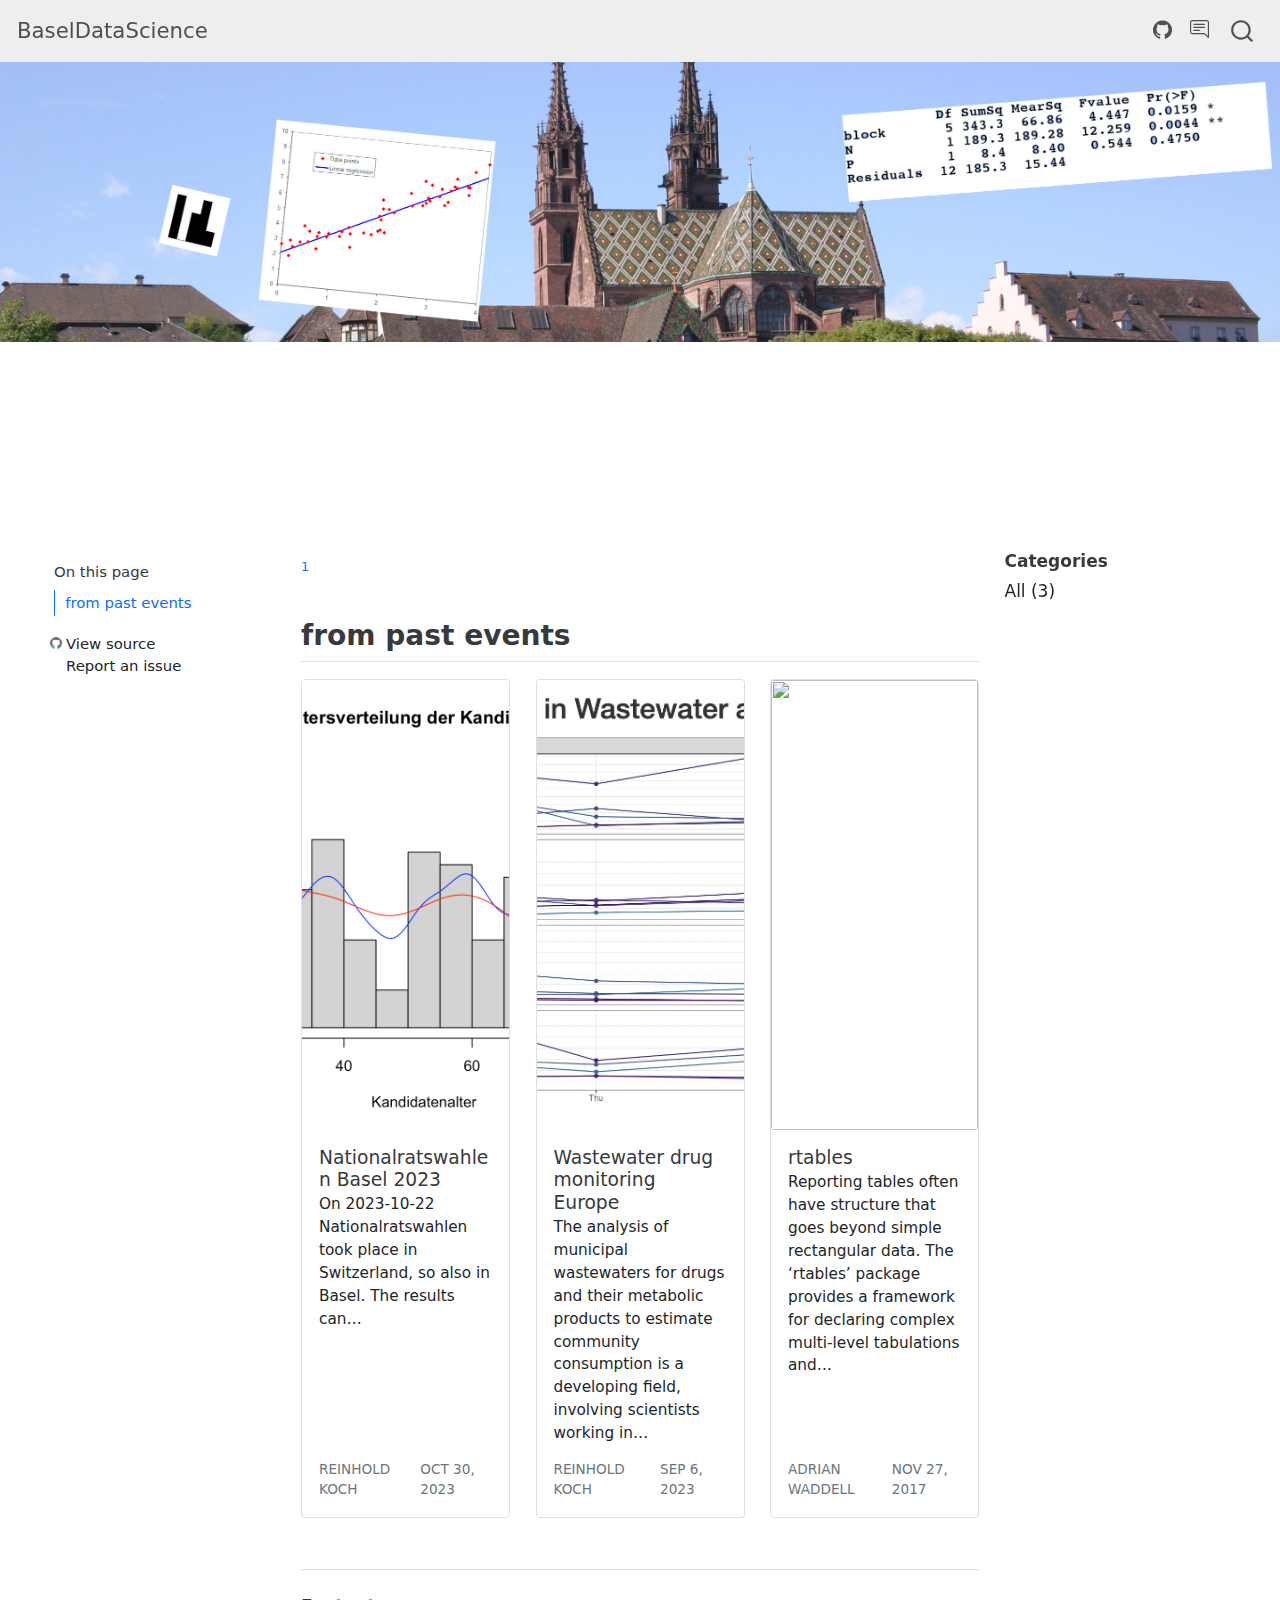
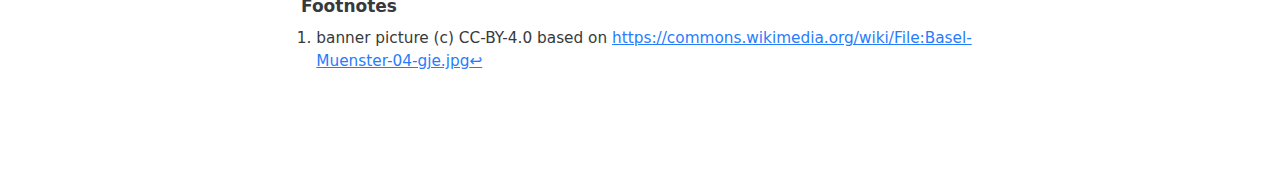
==== events.html @ b3c788f8 "Built site for gh-pages" ====
<!DOCTYPE html>
<html xmlns="http://www.w3.org/1999/xhtml" lang="en" xml:lang="en"><head>

<meta charset="utf-8">
<meta name="generator" content="quarto-1.3.433">

<meta name="viewport" content="width=device-width, initial-scale=1.0, user-scalable=yes">


<title>BaselDataScience - Data science events in Basel</title>
<style>
code{white-space: pre-wrap;}
span.smallcaps{font-variant: small-caps;}
div.columns{display: flex; gap: min(4vw, 1.5em);}
div.column{flex: auto; overflow-x: auto;}
div.hanging-indent{margin-left: 1.5em; text-indent: -1.5em;}
ul.task-list{list-style: none;}
ul.task-list li input[type="checkbox"] {
  width: 0.8em;
  margin: 0 0.8em 0.2em -1em; /* quarto-specific, see https://github.com/quarto-dev/quarto-cli/issues/4556 */ 
  vertical-align: middle;
}
/* CSS for syntax highlighting */
pre > code.sourceCode { white-space: pre; position: relative; }
pre > code.sourceCode > span { display: inline-block; line-height: 1.25; }
pre > code.sourceCode > span:empty { height: 1.2em; }
.sourceCode { overflow: visible; }
code.sourceCode > span { color: inherit; text-decoration: inherit; }
div.sourceCode { margin: 1em 0; }
pre.sourceCode { margin: 0; }
@media screen {
div.sourceCode { overflow: auto; }
}
@media print {
pre > code.sourceCode { white-space: pre-wrap; }
pre > code.sourceCode > span { text-indent: -5em; padding-left: 5em; }
}
pre.numberSource code
  { counter-reset: source-line 0; }
pre.numberSource code > span
  { position: relative; left: -4em; counter-increment: source-line; }
pre.numberSource code > span > a:first-child::before
  { content: counter(source-line);
    position: relative; left: -1em; text-align: right; vertical-align: baseline;
    border: none; display: inline-block;
    -webkit-touch-callout: none; -webkit-user-select: none;
    -khtml-user-select: none; -moz-user-select: none;
    -ms-user-select: none; user-select: none;
    padding: 0 4px; width: 4em;
  }
pre.numberSource { margin-left: 3em;  padding-left: 4px; }
div.sourceCode
  {   }
@media screen {
pre > code.sourceCode > span > a:first-child::before { text-decoration: underline; }
}
</style>


<script src="site_libs/quarto-nav/quarto-nav.js"></script>
<script src="site_libs/quarto-nav/headroom.min.js"></script>
<script src="site_libs/clipboard/clipboard.min.js"></script>
<script src="site_libs/quarto-search/autocomplete.umd.js"></script>
<script src="site_libs/quarto-search/fuse.min.js"></script>
<script src="site_libs/quarto-search/quarto-search.js"></script>
<meta name="quarto:offset" content="./">
<script src="site_libs/quarto-listing/list.min.js"></script>
<script src="site_libs/quarto-listing/quarto-listing.js"></script>
<script src="site_libs/quarto-html/quarto.js"></script>
<script src="site_libs/quarto-html/popper.min.js"></script>
<script src="site_libs/quarto-html/tippy.umd.min.js"></script>
<script src="site_libs/quarto-html/anchor.min.js"></script>
<link href="site_libs/quarto-html/tippy.css" rel="stylesheet">
<link href="site_libs/quarto-html/quarto-syntax-highlighting.css" rel="stylesheet" id="quarto-text-highlighting-styles">
<script src="site_libs/bootstrap/bootstrap.min.js"></script>
<link href="site_libs/bootstrap/bootstrap-icons.css" rel="stylesheet">
<link href="site_libs/bootstrap/bootstrap.min.css" rel="stylesheet" id="quarto-bootstrap" data-mode="light">
<script id="quarto-search-options" type="application/json">{
  "location": "navbar",
  "copy-button": false,
  "collapse-after": 3,
  "panel-placement": "end",
  "type": "overlay",
  "limit": 20,
  "language": {
    "search-no-results-text": "No results",
    "search-matching-documents-text": "matching documents",
    "search-copy-link-title": "Copy link to search",
    "search-hide-matches-text": "Hide additional matches",
    "search-more-match-text": "more match in this document",
    "search-more-matches-text": "more matches in this document",
    "search-clear-button-title": "Clear",
    "search-detached-cancel-button-title": "Cancel",
    "search-submit-button-title": "Submit",
    "search-label": "Search"
  }
}</script>
<script>

  window.document.addEventListener("DOMContentLoaded", function (_event) {
    const listingTargetEl = window.document.querySelector('#listing-listing .list');
    if (!listingTargetEl) {
      // No listing discovered, do not attach.
      return; 
    }

    const options = {
      valueNames: ['listing-title','listing-author','listing-date','listing-image','listing-description','listing-categories',{ data: ['index'] },{ data: ['categories'] },{ data: ['listing-date-sort'] },{ data: ['listing-file-modified-sort'] }],
      
      searchColumns: ["listing-title","listing-author","listing-date","listing-image","listing-description","listing-categories"],
    };

    window['quarto-listings'] = window['quarto-listings'] || {};
    window['quarto-listings']['listing-listing'] = new List('listing-listing', options);

    if (window['quarto-listing-loaded']) {
      window['quarto-listing-loaded']();
    }
  });

  window.addEventListener('hashchange',() => {
    if (window['quarto-listing-loaded']) {
      window['quarto-listing-loaded']();
    }
  })
  </script>
<style>

      .quarto-title-block .quarto-title-banner {
        background-image: url(baseldatasciencelogo.jpeg);
background-size: cover;
      }
</style>

  <script src="https://polyfill.io/v3/polyfill.min.js?features=es6"></script>
  <script src="https://cdn.jsdelivr.net/npm/mathjax@3/es5/tex-chtml-full.js" type="text/javascript"></script>

<link rel="stylesheet" href="styles.css">
<meta property="og:title" content="BaselDataScience - Data science events in Basel">
<meta property="og:description" content="">
<meta property="og:image" content="https://BaselDataScience.github.io/baseldatascience.github.io/baseldatasciencelogo.jpeg">
<meta property="og:site-name" content="BaselDataScience">
</head>

<body class="floating nav-fixed">

<div id="quarto-search-results"></div>
  <header id="quarto-header" class="headroom fixed-top">
    <nav class="navbar navbar-expand-lg navbar-dark ">
      <div class="navbar-container container-fluid">
      <div class="navbar-brand-container">
    <a class="navbar-brand" href="./index.html">
    <span class="navbar-title">BaselDataScience</span>
    </a>
  </div>
            <div id="quarto-search" class="" title="Search"></div>
          <button class="navbar-toggler" type="button" data-bs-toggle="collapse" data-bs-target="#navbarCollapse" aria-controls="navbarCollapse" aria-expanded="false" aria-label="Toggle navigation" onclick="if (window.quartoToggleHeadroom) { window.quartoToggleHeadroom(); }">
  <span class="navbar-toggler-icon"></span>
</button>
          <div class="collapse navbar-collapse" id="navbarCollapse">
            <ul class="navbar-nav navbar-nav-scroll ms-auto">
  <li class="nav-item compact">
    <a class="nav-link" href="https://github.com/baseldatascience/baseldatascience.github.io" rel="" target=""><i class="bi bi-github" role="img" aria-label="github">
</i> 
 <span class="menu-text"></span></a>
  </li>  
  <li class="nav-item compact">
    <a class="nav-link" href="https://www.linkedin.com/groups/12870553/" rel="" target=""><i class="bi bi-chat-right-text" role="img" aria-label="linkedIn">
</i> 
 <span class="menu-text"></span></a>
  </li>  
</ul>
            <div class="quarto-navbar-tools">
</div>
          </div> <!-- /navcollapse -->
      </div> <!-- /container-fluid -->
    </nav>
</header>
<!-- content -->
<header id="title-block-header" class="quarto-title-block default toc-left page-columns page-full">
  <div class="quarto-title-banner page-columns page-full">
    <div class="quarto-title column-body">
      <div class="quarto-title-block"><div><h1 class="title">Data science events in Basel</h1><button type="button" class="btn code-tools-button" id="quarto-code-tools-source"><i class="bi"></i> Code</button></div></div>
                      </div>
  </div>
    
  
  <div class="quarto-title-meta">

      
    
      
    </div>
    
  
  </header><div id="quarto-content" class="quarto-container page-columns page-rows-contents page-layout-full page-navbar">
<!-- sidebar -->
  <nav id="quarto-sidebar" class="sidebar collapse collapse-horizontal sidebar-navigation floating overflow-auto">
    <nav id="TOC" role="doc-toc" class="toc-active">
    <h2 id="toc-title">On this page</h2>
   
  <ul>
  <li><a href="#from-past-events" id="toc-from-past-events" class="nav-link active" data-scroll-target="#from-past-events">from past events</a></li>
  </ul>
<div class="toc-actions"><div><i class="bi bi-github"></i></div><div class="action-links"><p><a href="https://github.com/baseldatascience/baseldatascience.github.io/blob/main/events.qmd" class="toc-action">View source</a></p><p><a href="https://github.com/baseldatascience/baseldatascience.github.io/issues/new" class="toc-action">Report an issue</a></p></div></div></nav>
</nav>
<div id="quarto-sidebar-glass" data-bs-toggle="collapse" data-bs-target="#quarto-sidebar,#quarto-sidebar-glass"></div>
<!-- margin-sidebar -->
    <div id="quarto-margin-sidebar" class="sidebar margin-sidebar">
    <h5 class="quarto-listing-category-title">Categories</h5><div class="quarto-listing-category category-default"><div class="category" data-category="">All <span class="quarto-category-count">(3)</span></div></div></div>
<!-- main -->
<main class="content quarto-banner-title-block column-body" id="quarto-document-content">




<p><a href="#fn1" class="footnote-ref" id="fnref1" role="doc-noteref"><sup>1</sup></a></p>
<section id="from-past-events" class="level2">
<h2 class="anchored" data-anchor-id="from-past-events">from past events</h2>



<!-- -->

</section>


<div class="quarto-listing quarto-listing-container-grid" id="listing-listing">
<div class="list grid quarto-listing-cols-3">
<div class="g-col-1" data-index="0" data-listing-date-sort="1698620400000" data-listing-file-modified-sort="1700403194736" data-listing-date-modified-sort="NaN" data-listing-reading-time-sort="6">
<a href="./posts/nationalratswahlen_2023.html" class="quarto-grid-link">
<div class="quarto-grid-item card h-100 card-left">
<p class="card-img-top"><img src="posts/nationalratswahlen_2023_files/figure-html/age_distribution-1.png" style="height: 450px;"  class="thumbnail-image card-img"/></p>
<div class="card-body post-contents">
<h5 class="no-anchor card-title listing-title">
Nationalratswahlen Basel 2023
</h5>
<div class="card-text listing-description">
On 2023-10-22 Nationalratswahlen took place in Switzerland, so also in Basel. The results can…
</div>
<div class="card-attribution card-text-small justify">
<div class="listing-author">
Reinhold Koch
</div>
<div class="listing-date">
Oct 30, 2023
</div>
</div>
</div>
</div>
</a>
</div>
<div class="g-col-1" data-index="1" data-listing-date-sort="1693951200000" data-listing-file-modified-sort="1700403194735" data-listing-date-modified-sort="NaN" data-listing-reading-time-sort="1">
<a href="./posts/2023-09-06_wastewater.html" class="quarto-grid-link">
<div class="quarto-grid-item card h-100 card-left">
<p class="card-img-top">
<img src="./posts/ww.jpg" class="thumbnail-image card-img" style="height: 450px;">
</p>
<div class="card-body post-contents">
<h5 class="no-anchor card-title listing-title">
Wastewater drug monitoring Europe
</h5>
<div class="card-text listing-description">
The analysis of municipal wastewaters for drugs and their metabolic products to estimate community consumption is a developing field, involving scientists working in…
</div>
<div class="card-attribution card-text-small justify">
<div class="listing-author">
Reinhold Koch
</div>
<div class="listing-date">
Sep 6, 2023
</div>
</div>
</div>
</div>
</a>
</div>
<div class="g-col-1" data-index="2" data-listing-date-sort="1511737200000" data-listing-file-modified-sort="1700403194749" data-listing-date-modified-sort="NaN" data-listing-reading-time-sort="1">
<a href="./posts/rtables.html" class="quarto-grid-link">
<div class="quarto-grid-item card h-100 card-left">
<p class="card-img-top">
<img src="https://raw.githubusercontent.com/insightsengineering/rtables/main/man/figures/logo.png" class="thumbnail-image card-img" style="height: 450px;">
</p>
<div class="card-body post-contents">
<h5 class="no-anchor card-title listing-title">
rtables
</h5>
<div class="card-text listing-description">
Reporting tables often have structure that goes beyond simple rectangular data. The ‘rtables’ package provides a framework for declaring complex multi-level tabulations and…
</div>
<div class="card-attribution card-text-small justify">
<div class="listing-author">
Adrian Waddell
</div>
<div class="listing-date">
Nov 27, 2017
</div>
</div>
</div>
</div>
</a>
</div>
</div>
<div class="listing-no-matching d-none">
No matching items
</div>
</div><div id="quarto-appendix" class="default"><section id="footnotes" class="footnotes footnotes-end-of-document" role="doc-endnotes"><h2 class="anchored quarto-appendix-heading">Footnotes</h2>

<ol>
<li id="fn1"><p>banner picture (c) CC-BY-4.0 based on <a href="https://commons.wikimedia.org/wiki/File:Basel-Muenster-04-gje.jpg">https://commons.wikimedia.org/wiki/File:Basel-Muenster-04-gje.jpg</a><a href="#fnref1" class="footnote-back" role="doc-backlink">↩︎</a></p></li>
</ol>
</section></div></main> <!-- /main -->
<script id="quarto-html-after-body" type="application/javascript">
window.document.addEventListener("DOMContentLoaded", function (event) {
  const toggleBodyColorMode = (bsSheetEl) => {
    const mode = bsSheetEl.getAttribute("data-mode");
    const bodyEl = window.document.querySelector("body");
    if (mode === "dark") {
      bodyEl.classList.add("quarto-dark");
      bodyEl.classList.remove("quarto-light");
    } else {
      bodyEl.classList.add("quarto-light");
      bodyEl.classList.remove("quarto-dark");
    }
  }
  const toggleBodyColorPrimary = () => {
    const bsSheetEl = window.document.querySelector("link#quarto-bootstrap");
    if (bsSheetEl) {
      toggleBodyColorMode(bsSheetEl);
    }
  }
  toggleBodyColorPrimary();  
  const icon = "";
  const anchorJS = new window.AnchorJS();
  anchorJS.options = {
    placement: 'right',
    icon: icon
  };
  anchorJS.add('.anchored');
  const isCodeAnnotation = (el) => {
    for (const clz of el.classList) {
      if (clz.startsWith('code-annotation-')) {                     
        return true;
      }
    }
    return false;
  }
  const clipboard = new window.ClipboardJS('.code-copy-button', {
    text: function(trigger) {
      const codeEl = trigger.previousElementSibling.cloneNode(true);
      for (const childEl of codeEl.children) {
        if (isCodeAnnotation(childEl)) {
          childEl.remove();
        }
      }
      return codeEl.innerText;
    }
  });
  clipboard.on('success', function(e) {
    // button target
    const button = e.trigger;
    // don't keep focus
    button.blur();
    // flash "checked"
    button.classList.add('code-copy-button-checked');
    var currentTitle = button.getAttribute("title");
    button.setAttribute("title", "Copied!");
    let tooltip;
    if (window.bootstrap) {
      button.setAttribute("data-bs-toggle", "tooltip");
      button.setAttribute("data-bs-placement", "left");
      button.setAttribute("data-bs-title", "Copied!");
      tooltip = new bootstrap.Tooltip(button, 
        { trigger: "manual", 
          customClass: "code-copy-button-tooltip",
          offset: [0, -8]});
      tooltip.show();    
    }
    setTimeout(function() {
      if (tooltip) {
        tooltip.hide();
        button.removeAttribute("data-bs-title");
        button.removeAttribute("data-bs-toggle");
        button.removeAttribute("data-bs-placement");
      }
      button.setAttribute("title", currentTitle);
      button.classList.remove('code-copy-button-checked');
    }, 1000);
    // clear code selection
    e.clearSelection();
  });
  const viewSource = window.document.getElementById('quarto-view-source') ||
                     window.document.getElementById('quarto-code-tools-source');
  if (viewSource) {
    const sourceUrl = viewSource.getAttribute("data-quarto-source-url");
    viewSource.addEventListener("click", function(e) {
      if (sourceUrl) {
        // rstudio viewer pane
        if (/\bcapabilities=\b/.test(window.location)) {
          window.open(sourceUrl);
        } else {
          window.location.href = sourceUrl;
        }
      } else {
        const modal = new bootstrap.Modal(document.getElementById('quarto-embedded-source-code-modal'));
        modal.show();
      }
      return false;
    });
  }
  function toggleCodeHandler(show) {
    return function(e) {
      const detailsSrc = window.document.querySelectorAll(".cell > details > .sourceCode");
      for (let i=0; i<detailsSrc.length; i++) {
        const details = detailsSrc[i].parentElement;
        if (show) {
          details.open = true;
        } else {
          details.removeAttribute("open");
        }
      }
      const cellCodeDivs = window.document.querySelectorAll(".cell > .sourceCode");
      const fromCls = show ? "hidden" : "unhidden";
      const toCls = show ? "unhidden" : "hidden";
      for (let i=0; i<cellCodeDivs.length; i++) {
        const codeDiv = cellCodeDivs[i];
        if (codeDiv.classList.contains(fromCls)) {
          codeDiv.classList.remove(fromCls);
          codeDiv.classList.add(toCls);
        } 
      }
      return false;
    }
  }
  const hideAllCode = window.document.getElementById("quarto-hide-all-code");
  if (hideAllCode) {
    hideAllCode.addEventListener("click", toggleCodeHandler(false));
  }
  const showAllCode = window.document.getElementById("quarto-show-all-code");
  if (showAllCode) {
    showAllCode.addEventListener("click", toggleCodeHandler(true));
  }
  function tippyHover(el, contentFn) {
    const config = {
      allowHTML: true,
      content: contentFn,
      maxWidth: 500,
      delay: 100,
      arrow: false,
      appendTo: function(el) {
          return el.parentElement;
      },
      interactive: true,
      interactiveBorder: 10,
      theme: 'quarto',
      placement: 'bottom-start'
    };
    window.tippy(el, config); 
  }
  const noterefs = window.document.querySelectorAll('a[role="doc-noteref"]');
  for (var i=0; i<noterefs.length; i++) {
    const ref = noterefs[i];
    tippyHover(ref, function() {
      // use id or data attribute instead here
      let href = ref.getAttribute('data-footnote-href') || ref.getAttribute('href');
      try { href = new URL(href).hash; } catch {}
      const id = href.replace(/^#\/?/, "");
      const note = window.document.getElementById(id);
      return note.innerHTML;
    });
  }
      let selectedAnnoteEl;
      const selectorForAnnotation = ( cell, annotation) => {
        let cellAttr = 'data-code-cell="' + cell + '"';
        let lineAttr = 'data-code-annotation="' +  annotation + '"';
        const selector = 'span[' + cellAttr + '][' + lineAttr + ']';
        return selector;
      }
      const selectCodeLines = (annoteEl) => {
        const doc = window.document;
        const targetCell = annoteEl.getAttribute("data-target-cell");
        const targetAnnotation = annoteEl.getAttribute("data-target-annotation");
        const annoteSpan = window.document.querySelector(selectorForAnnotation(targetCell, targetAnnotation));
        const lines = annoteSpan.getAttribute("data-code-lines").split(",");
        const lineIds = lines.map((line) => {
          return targetCell + "-" + line;
        })
        let top = null;
        let height = null;
        let parent = null;
        if (lineIds.length > 0) {
            //compute the position of the single el (top and bottom and make a div)
            const el = window.document.getElementById(lineIds[0]);
            top = el.offsetTop;
            height = el.offsetHeight;
            parent = el.parentElement.parentElement;
          if (lineIds.length > 1) {
            const lastEl = window.document.getElementById(lineIds[lineIds.length - 1]);
            const bottom = lastEl.offsetTop + lastEl.offsetHeight;
            height = bottom - top;
          }
          if (top !== null && height !== null && parent !== null) {
            // cook up a div (if necessary) and position it 
            let div = window.document.getElementById("code-annotation-line-highlight");
            if (div === null) {
              div = window.document.createElement("div");
              div.setAttribute("id", "code-annotation-line-highlight");
              div.style.position = 'absolute';
              parent.appendChild(div);
            }
            div.style.top = top - 2 + "px";
            div.style.height = height + 4 + "px";
            let gutterDiv = window.document.getElementById("code-annotation-line-highlight-gutter");
            if (gutterDiv === null) {
              gutterDiv = window.document.createElement("div");
              gutterDiv.setAttribute("id", "code-annotation-line-highlight-gutter");
              gutterDiv.style.position = 'absolute';
              const codeCell = window.document.getElementById(targetCell);
              const gutter = codeCell.querySelector('.code-annotation-gutter');
              gutter.appendChild(gutterDiv);
            }
            gutterDiv.style.top = top - 2 + "px";
            gutterDiv.style.height = height + 4 + "px";
          }
          selectedAnnoteEl = annoteEl;
        }
      };
      const unselectCodeLines = () => {
        const elementsIds = ["code-annotation-line-highlight", "code-annotation-line-highlight-gutter"];
        elementsIds.forEach((elId) => {
          const div = window.document.getElementById(elId);
          if (div) {
            div.remove();
          }
        });
        selectedAnnoteEl = undefined;
      };
      // Attach click handler to the DT
      const annoteDls = window.document.querySelectorAll('dt[data-target-cell]');
      for (const annoteDlNode of annoteDls) {
        annoteDlNode.addEventListener('click', (event) => {
          const clickedEl = event.target;
          if (clickedEl !== selectedAnnoteEl) {
            unselectCodeLines();
            const activeEl = window.document.querySelector('dt[data-target-cell].code-annotation-active');
            if (activeEl) {
              activeEl.classList.remove('code-annotation-active');
            }
            selectCodeLines(clickedEl);
            clickedEl.classList.add('code-annotation-active');
          } else {
            // Unselect the line
            unselectCodeLines();
            clickedEl.classList.remove('code-annotation-active');
          }
        });
      }
  const findCites = (el) => {
    const parentEl = el.parentElement;
    if (parentEl) {
      const cites = parentEl.dataset.cites;
      if (cites) {
        return {
          el,
          cites: cites.split(' ')
        };
      } else {
        return findCites(el.parentElement)
      }
    } else {
      return undefined;
    }
  };
  var bibliorefs = window.document.querySelectorAll('a[role="doc-biblioref"]');
  for (var i=0; i<bibliorefs.length; i++) {
    const ref = bibliorefs[i];
    const citeInfo = findCites(ref);
    if (citeInfo) {
      tippyHover(citeInfo.el, function() {
        var popup = window.document.createElement('div');
        citeInfo.cites.forEach(function(cite) {
          var citeDiv = window.document.createElement('div');
          citeDiv.classList.add('hanging-indent');
          citeDiv.classList.add('csl-entry');
          var biblioDiv = window.document.getElementById('ref-' + cite);
          if (biblioDiv) {
            citeDiv.innerHTML = biblioDiv.innerHTML;
          }
          popup.appendChild(citeDiv);
        });
        return popup.innerHTML;
      });
    }
  }
});
</script><div class="modal fade" id="quarto-embedded-source-code-modal" tabindex="-1" aria-labelledby="quarto-embedded-source-code-modal-label" aria-hidden="true"><div class="modal-dialog modal-dialog-scrollable"><div class="modal-content"><div class="modal-header"><h5 class="modal-title" id="quarto-embedded-source-code-modal-label">Source Code</h5><button class="btn-close" data-bs-dismiss="modal"></button></div><div class="modal-body"><div class="">
<div class="sourceCode" id="cb1" data-shortcodes="false"><pre class="sourceCode markdown code-with-copy"><code class="sourceCode markdown"><span id="cb1-1"><a href="#cb1-1" aria-hidden="true" tabindex="-1"></a><span class="co">---</span></span>
<span id="cb1-2"><a href="#cb1-2" aria-hidden="true" tabindex="-1"></a><span class="an">title:</span><span class="co"> Data science events in Basel </span></span>
<span id="cb1-3"><a href="#cb1-3" aria-hidden="true" tabindex="-1"></a><span class="an">listing:</span></span>
<span id="cb1-4"><a href="#cb1-4" aria-hidden="true" tabindex="-1"></a><span class="co">  contents: posts</span></span>
<span id="cb1-5"><a href="#cb1-5" aria-hidden="true" tabindex="-1"></a><span class="co">  sort: "date desc"</span></span>
<span id="cb1-6"><a href="#cb1-6" aria-hidden="true" tabindex="-1"></a><span class="co">  type: grid</span></span>
<span id="cb1-7"><a href="#cb1-7" aria-hidden="true" tabindex="-1"></a><span class="co">  grid-columns: 3</span></span>
<span id="cb1-8"><a href="#cb1-8" aria-hidden="true" tabindex="-1"></a><span class="co">  image-height: 450px</span></span>
<span id="cb1-9"><a href="#cb1-9" aria-hidden="true" tabindex="-1"></a><span class="co">  page-size: 10</span></span>
<span id="cb1-10"><a href="#cb1-10" aria-hidden="true" tabindex="-1"></a><span class="co">  categories: true</span></span>
<span id="cb1-11"><a href="#cb1-11" aria-hidden="true" tabindex="-1"></a><span class="an">page-layout:</span><span class="co"> full</span></span>
<span id="cb1-12"><a href="#cb1-12" aria-hidden="true" tabindex="-1"></a><span class="an">title-block-banner:</span><span class="co"> true </span></span>
<span id="cb1-13"><a href="#cb1-13" aria-hidden="true" tabindex="-1"></a><span class="an">image:</span><span class="co"> baseldatasciencelogo.jpeg</span></span>
<span id="cb1-14"><a href="#cb1-14" aria-hidden="true" tabindex="-1"></a><span class="an">format:</span></span>
<span id="cb1-15"><a href="#cb1-15" aria-hidden="true" tabindex="-1"></a><span class="co">  html:</span></span>
<span id="cb1-16"><a href="#cb1-16" aria-hidden="true" tabindex="-1"></a><span class="co">    toc: true</span></span>
<span id="cb1-17"><a href="#cb1-17" aria-hidden="true" tabindex="-1"></a><span class="co">    toc-location: left</span></span>
<span id="cb1-18"><a href="#cb1-18" aria-hidden="true" tabindex="-1"></a><span class="co">    code-fold: true</span></span>
<span id="cb1-19"><a href="#cb1-19" aria-hidden="true" tabindex="-1"></a><span class="co">    code-tools: true</span></span>
<span id="cb1-20"><a href="#cb1-20" aria-hidden="true" tabindex="-1"></a><span class="co">    code-summary: "Show the code"</span></span>
<span id="cb1-21"><a href="#cb1-21" aria-hidden="true" tabindex="-1"></a><span class="co">    df-print: paged</span></span>
<span id="cb1-22"><a href="#cb1-22" aria-hidden="true" tabindex="-1"></a><span class="co">    font-family: ["Ubuntu", sans-serif]</span></span>
<span id="cb1-23"><a href="#cb1-23" aria-hidden="true" tabindex="-1"></a><span class="co">    mainfont: "Ubuntu"</span></span>
<span id="cb1-24"><a href="#cb1-24" aria-hidden="true" tabindex="-1"></a><span class="co">    title-block-banner: baseldatasciencelogo.jpeg</span></span>
<span id="cb1-25"><a href="#cb1-25" aria-hidden="true" tabindex="-1"></a><span class="co">---</span></span>
<span id="cb1-26"><a href="#cb1-26" aria-hidden="true" tabindex="-1"></a><span class="ot">[^banner]</span></span>
<span id="cb1-27"><a href="#cb1-27" aria-hidden="true" tabindex="-1"></a></span>
<span id="cb1-28"><a href="#cb1-28" aria-hidden="true" tabindex="-1"></a><span class="fu">## from past events</span></span>
<span id="cb1-29"><a href="#cb1-29" aria-hidden="true" tabindex="-1"></a></span>
<span id="cb1-30"><a href="#cb1-30" aria-hidden="true" tabindex="-1"></a><span class="ot">[^banner]: </span>banner picture (c) CC-BY-4.0 based on <span class="co">[</span><span class="ot">https://commons.wikimedia.org/wiki/File:Basel-Muenster-04-gje.jpg</span><span class="co">](https://commons.wikimedia.org/wiki/File:Basel-Muenster-04-gje.jpg)</span></span></code><button title="Copy to Clipboard" class="code-copy-button"><i class="bi"></i></button></pre></div>
</div></div></div></div></div>
</div> <!-- /content -->



</body></html>
---- site_libs/quarto-html/tippy.css ----
.tippy-box[data-animation=fade][data-state=hidden]{opacity:0}[data-tippy-root]{max-width:calc(100vw - 10px)}.tippy-box{position:relative;background-color:#333;color:#fff;border-radius:4px;font-size:14px;line-height:1.4;white-space:normal;outline:0;transition-property:transform,visibility,opacity}.tippy-box[data-placement^=top]>.tippy-arrow{bottom:0}.tippy-box[data-placement^=top]>.tippy-arrow:before{bottom:-7px;left:0;border-width:8px 8px 0;border-top-color:initial;transform-origin:center top}.tippy-box[data-placement^=bottom]>.tippy-arrow{top:0}.tippy-box[data-placement^=bottom]>.tippy-arrow:before{top:-7px;left:0;border-width:0 8px 8px;border-bottom-color:initial;transform-origin:center bottom}.tippy-box[data-placement^=left]>.tippy-arrow{right:0}.tippy-box[data-placement^=left]>.tippy-arrow:before{border-width:8px 0 8px 8px;border-left-color:initial;right:-7px;transform-origin:center left}.tippy-box[data-placement^=right]>.tippy-arrow{left:0}.tippy-box[data-placement^=right]>.tippy-arrow:before{left:-7px;border-width:8px 8px 8px 0;border-right-color:initial;transform-origin:center right}.tippy-box[data-inertia][data-state=visible]{transition-timing-function:cubic-bezier(.54,1.5,.38,1.11)}.tippy-arrow{width:16px;height:16px;color:#333}.tippy-arrow:before{content:"";position:absolute;border-color:transparent;border-style:solid}.tippy-content{position:relative;padding:5px 9px;z-index:1}
---- site_libs/quarto-html/quarto-syntax-highlighting.css ----
/* quarto syntax highlight colors */
:root {
  --quarto-hl-ot-color: #003B4F;
  --quarto-hl-at-color: #657422;
  --quarto-hl-ss-color: #20794D;
  --quarto-hl-an-color: #5E5E5E;
  --quarto-hl-fu-color: #4758AB;
  --quarto-hl-st-color: #20794D;
  --quarto-hl-cf-color: #003B4F;
  --quarto-hl-op-color: #5E5E5E;
  --quarto-hl-er-color: #AD0000;
  --quarto-hl-bn-color: #AD0000;
  --quarto-hl-al-color: #AD0000;
  --quarto-hl-va-color: #111111;
  --quarto-hl-bu-color: inherit;
  --quarto-hl-ex-color: inherit;
  --quarto-hl-pp-color: #AD0000;
  --quarto-hl-in-color: #5E5E5E;
  --quarto-hl-vs-color: #20794D;
  --quarto-hl-wa-color: #5E5E5E;
  --quarto-hl-do-color: #5E5E5E;
  --quarto-hl-im-color: #00769E;
  --quarto-hl-ch-color: #20794D;
  --quarto-hl-dt-color: #AD0000;
  --quarto-hl-fl-color: #AD0000;
  --quarto-hl-co-color: #5E5E5E;
  --quarto-hl-cv-color: #5E5E5E;
  --quarto-hl-cn-color: #8f5902;
  --quarto-hl-sc-color: #5E5E5E;
  --quarto-hl-dv-color: #AD0000;
  --quarto-hl-kw-color: #003B4F;
}

/* other quarto variables */
:root {
  --quarto-font-monospace: SFMono-Regular, Menlo, Monaco, Consolas, "Liberation Mono", "Courier New", monospace;
}

pre > code.sourceCode > span {
  color: #003B4F;
}

code span {
  color: #003B4F;
}

code.sourceCode > span {
  color: #003B4F;
}

div.sourceCode,
div.sourceCode pre.sourceCode {
  color: #003B4F;
}

code span.ot {
  color: #003B4F;
  font-style: inherit;
}

code span.at {
  color: #657422;
  font-style: inherit;
}

code span.ss {
  color: #20794D;
  font-style: inherit;
}

code span.an {
  color: #5E5E5E;
  font-style: inherit;
}

code span.fu {
  color: #4758AB;
  font-style: inherit;
}

code span.st {
  color: #20794D;
  font-style: inherit;
}

code span.cf {
  color: #003B4F;
  font-style: inherit;
}

code span.op {
  color: #5E5E5E;
  font-style: inherit;
}

code span.er {
  color: #AD0000;
  font-style: inherit;
}

code span.bn {
  color: #AD0000;
  font-style: inherit;
}

code span.al {
  color: #AD0000;
  font-style: inherit;
}

code span.va {
  color: #111111;
  font-style: inherit;
}

code span.bu {
  font-style: inherit;
}

code span.ex {
  font-style: inherit;
}

code span.pp {
  color: #AD0000;
  font-style: inherit;
}

code span.in {
  color: #5E5E5E;
  font-style: inherit;
}

code span.vs {
  color: #20794D;
  font-style: inherit;
}

code span.wa {
  color: #5E5E5E;
  font-style: italic;
}

code span.do {
  color: #5E5E5E;
  font-style: italic;
}

code span.im {
  color: #00769E;
  font-style: inherit;
}

code span.ch {
  color: #20794D;
  font-style: inherit;
}

code span.dt {
  color: #AD0000;
  font-style: inherit;
}

code span.fl {
  color: #AD0000;
  font-style: inherit;
}

code span.co {
  color: #5E5E5E;
  font-style: inherit;
}

code span.cv {
  color: #5E5E5E;
  font-style: italic;
}

code span.cn {
  color: #8f5902;
  font-style: inherit;
}

code span.sc {
  color: #5E5E5E;
  font-style: inherit;
}

code span.dv {
  color: #AD0000;
  font-style: inherit;
}

code span.kw {
  color: #003B4F;
  font-style: inherit;
}

.prevent-inlining {
  content: "</";
}

/*# sourceMappingURL=debc5d5d77c3f9108843748ff7464032.css.map */
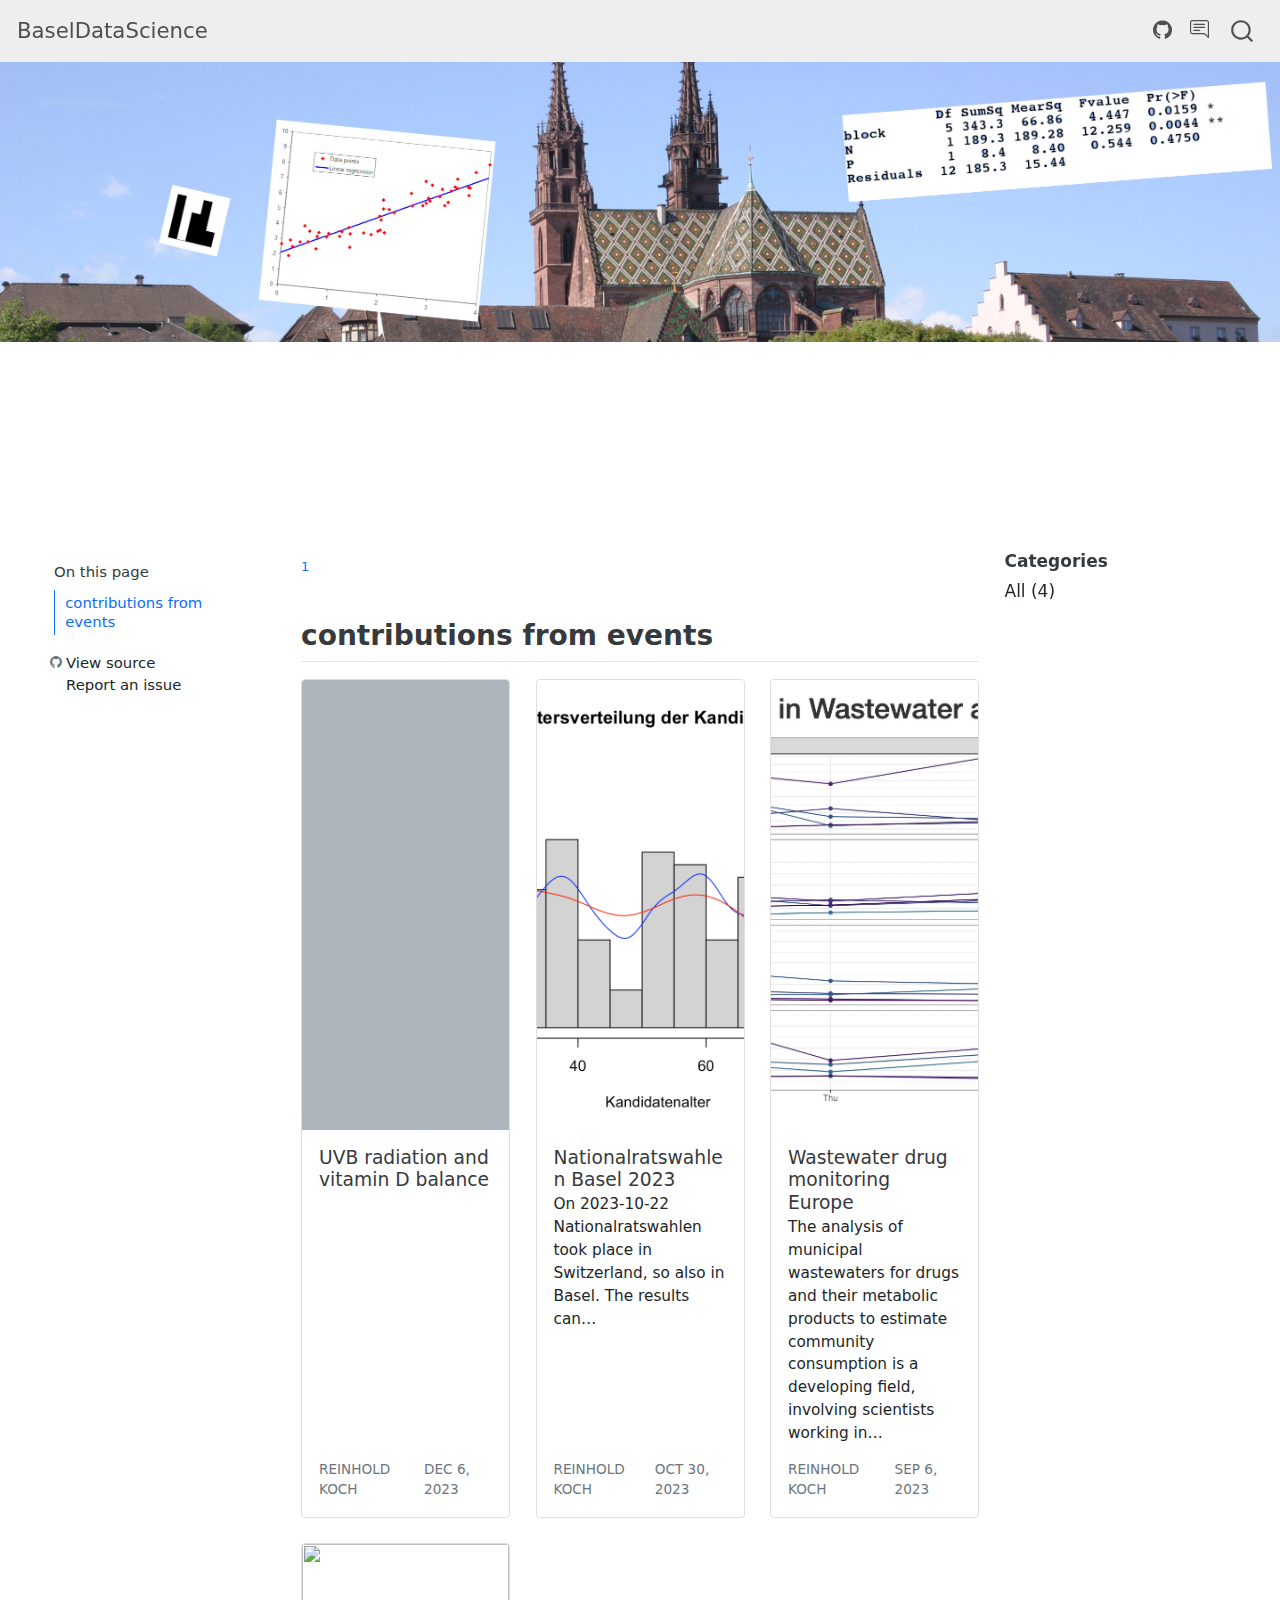
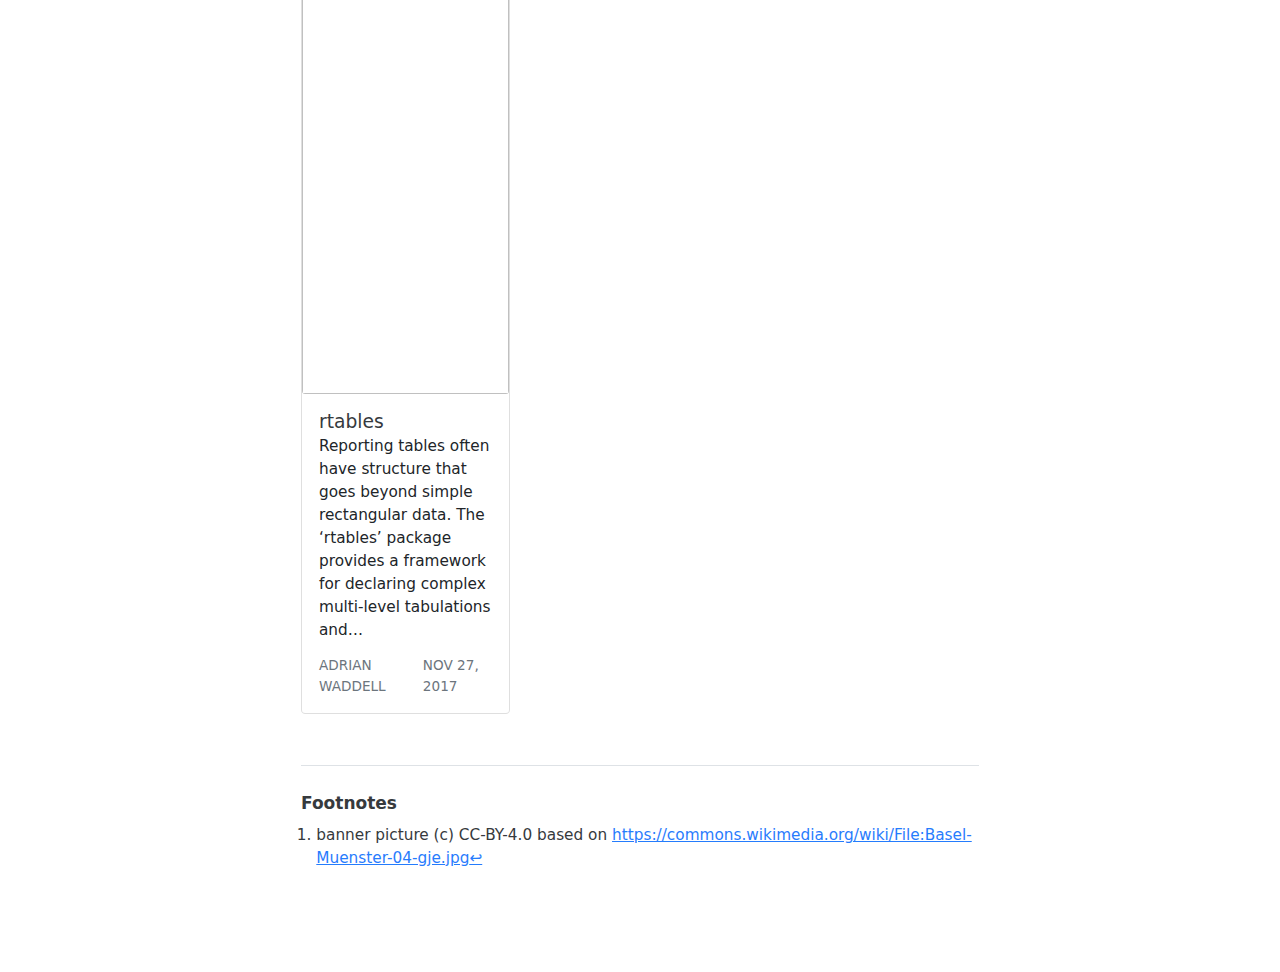
==== commit 0bdcc0d8: "Built site for gh-pages" ====
--- a/events.html
+++ b/events.html
@@ -200,14 +200,14 @@
     <h2 id="toc-title">On this page</h2>
    
   <ul>
-  <li><a href="#from-past-events" id="toc-from-past-events" class="nav-link active" data-scroll-target="#from-past-events">from past events</a></li>
+  <li><a href="#contributions-from-events" id="toc-contributions-from-events" class="nav-link active" data-scroll-target="#contributions-from-events">contributions from events</a></li>
   </ul>
 <div class="toc-actions"><div><i class="bi bi-github"></i></div><div class="action-links"><p><a href="https://github.com/baseldatascience/baseldatascience.github.io/blob/main/events.qmd" class="toc-action">View source</a></p><p><a href="https://github.com/baseldatascience/baseldatascience.github.io/issues/new" class="toc-action">Report an issue</a></p></div></div></nav>
 </nav>
 <div id="quarto-sidebar-glass" data-bs-toggle="collapse" data-bs-target="#quarto-sidebar,#quarto-sidebar-glass"></div>
 <!-- margin-sidebar -->
     <div id="quarto-margin-sidebar" class="sidebar margin-sidebar">
-    <h5 class="quarto-listing-category-title">Categories</h5><div class="quarto-listing-category category-default"><div class="category" data-category="">All <span class="quarto-category-count">(3)</span></div></div></div>
+    <h5 class="quarto-listing-category-title">Categories</h5><div class="quarto-listing-category category-default"><div class="category" data-category="">All <span class="quarto-category-count">(4)</span></div></div></div>
 <!-- main -->
 <main class="content quarto-banner-title-block column-body" id="quarto-document-content">
 
@@ -215,8 +215,8 @@
 
 
 <p><a href="#fn1" class="footnote-ref" id="fnref1" role="doc-noteref"><sup>1</sup></a></p>
-<section id="from-past-events" class="level2">
-<h2 class="anchored" data-anchor-id="from-past-events">from past events</h2>
+<section id="contributions-from-events" class="level2">
+<h2 class="anchored" data-anchor-id="contributions-from-events">contributions from events</h2>
 
 
 
@@ -227,7 +227,30 @@
 
 <div class="quarto-listing quarto-listing-container-grid" id="listing-listing">
 <div class="list grid quarto-listing-cols-3">
-<div class="g-col-1" data-index="0" data-listing-date-sort="1698620400000" data-listing-file-modified-sort="1700403194736" data-listing-date-modified-sort="NaN" data-listing-reading-time-sort="6">
+<div class="g-col-1" data-index="0" data-listing-date-sort="1701817200000" data-listing-file-modified-sort="1701269305224" data-listing-date-modified-sort="NaN" data-listing-reading-time-sort="4">
+<a href="./posts/uvb_vitaminD.html" class="quarto-grid-link">
+<div class="quarto-grid-item card h-100 card-left">
+<div class="listing-item-img-placeholder card-img-top" style="height: 450px;">&nbsp;</div>
+<div class="card-body post-contents">
+<h5 class="no-anchor card-title listing-title">
+UVB radiation and vitamin D balance
+</h5>
+<div class="card-text listing-description">
+
+</div>
+<div class="card-attribution card-text-small justify">
+<div class="listing-author">
+Reinhold Koch
+</div>
+<div class="listing-date">
+Dec 6, 2023
+</div>
+</div>
+</div>
+</div>
+</a>
+</div>
+<div class="g-col-1" data-index="1" data-listing-date-sort="1698620400000" data-listing-file-modified-sort="1700403194736" data-listing-date-modified-sort="NaN" data-listing-reading-time-sort="6">
 <a href="./posts/nationalratswahlen_2023.html" class="quarto-grid-link">
 <div class="quarto-grid-item card h-100 card-left">
 <p class="card-img-top"><img src="posts/nationalratswahlen_2023_files/figure-html/age_distribution-1.png" style="height: 450px;"  class="thumbnail-image card-img"/></p>
@@ -250,7 +273,7 @@
 </div>
 </a>
 </div>
-<div class="g-col-1" data-index="1" data-listing-date-sort="1693951200000" data-listing-file-modified-sort="1700403194735" data-listing-date-modified-sort="NaN" data-listing-reading-time-sort="1">
+<div class="g-col-1" data-index="2" data-listing-date-sort="1693951200000" data-listing-file-modified-sort="1700403194735" data-listing-date-modified-sort="NaN" data-listing-reading-time-sort="1">
 <a href="./posts/2023-09-06_wastewater.html" class="quarto-grid-link">
 <div class="quarto-grid-item card h-100 card-left">
 <p class="card-img-top">
@@ -275,7 +298,7 @@
 </div>
 </a>
 </div>
-<div class="g-col-1" data-index="2" data-listing-date-sort="1511737200000" data-listing-file-modified-sort="1700403194749" data-listing-date-modified-sort="NaN" data-listing-reading-time-sort="1">
+<div class="g-col-1" data-index="3" data-listing-date-sort="1511737200000" data-listing-file-modified-sort="1700403194749" data-listing-date-modified-sort="NaN" data-listing-reading-time-sort="1">
 <a href="./posts/rtables.html" class="quarto-grid-link">
 <div class="quarto-grid-item card h-100 card-left">
 <p class="card-img-top">
@@ -621,7 +644,7 @@
 <span id="cb1-25"><a href="#cb1-25" aria-hidden="true" tabindex="-1"></a><span class="co">---</span></span>
 <span id="cb1-26"><a href="#cb1-26" aria-hidden="true" tabindex="-1"></a><span class="ot">[^banner]</span></span>
 <span id="cb1-27"><a href="#cb1-27" aria-hidden="true" tabindex="-1"></a></span>
-<span id="cb1-28"><a href="#cb1-28" aria-hidden="true" tabindex="-1"></a><span class="fu">## from past events</span></span>
+<span id="cb1-28"><a href="#cb1-28" aria-hidden="true" tabindex="-1"></a><span class="fu">## contributions from events</span></span>
 <span id="cb1-29"><a href="#cb1-29" aria-hidden="true" tabindex="-1"></a></span>
 <span id="cb1-30"><a href="#cb1-30" aria-hidden="true" tabindex="-1"></a><span class="ot">[^banner]: </span>banner picture (c) CC-BY-4.0 based on <span class="co">[</span><span class="ot">https://commons.wikimedia.org/wiki/File:Basel-Muenster-04-gje.jpg</span><span class="co">](https://commons.wikimedia.org/wiki/File:Basel-Muenster-04-gje.jpg)</span></span></code><button title="Copy to Clipboard" class="code-copy-button"><i class="bi"></i></button></pre></div>
 </div></div></div></div></div>
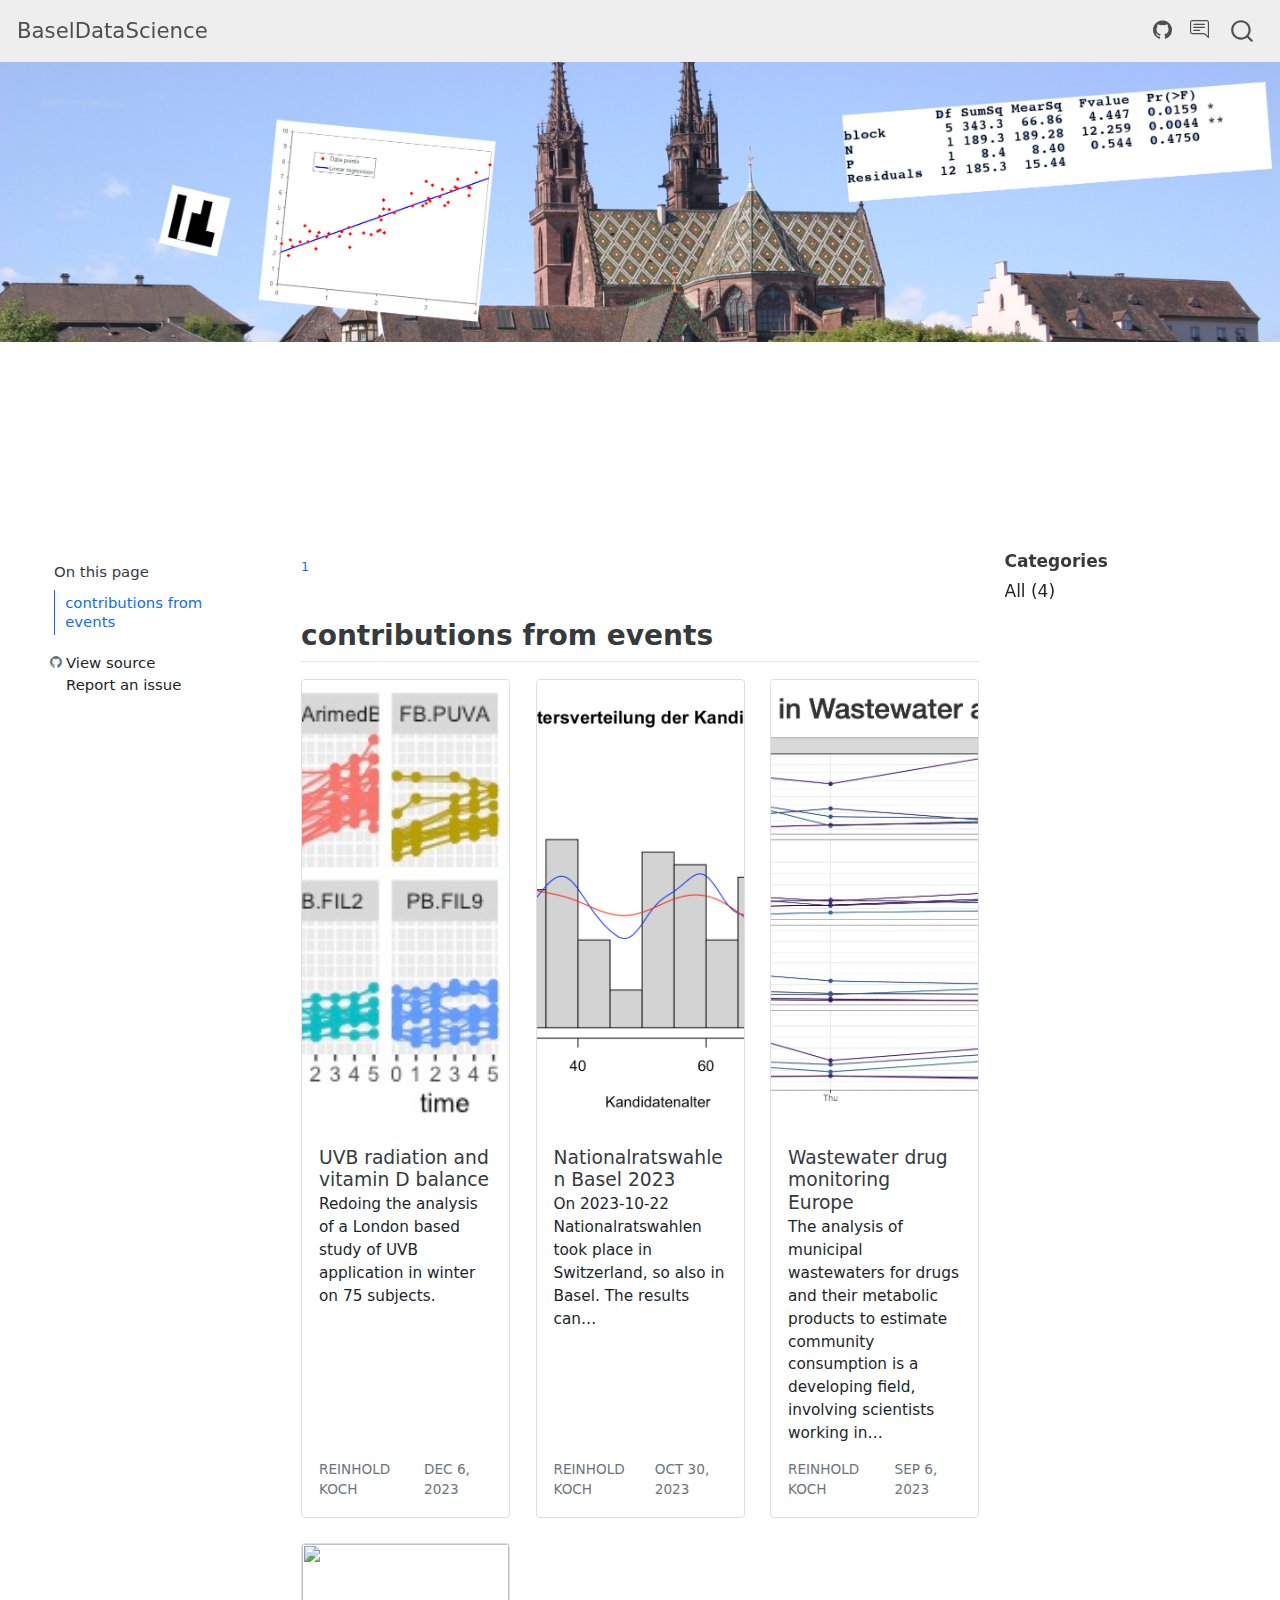
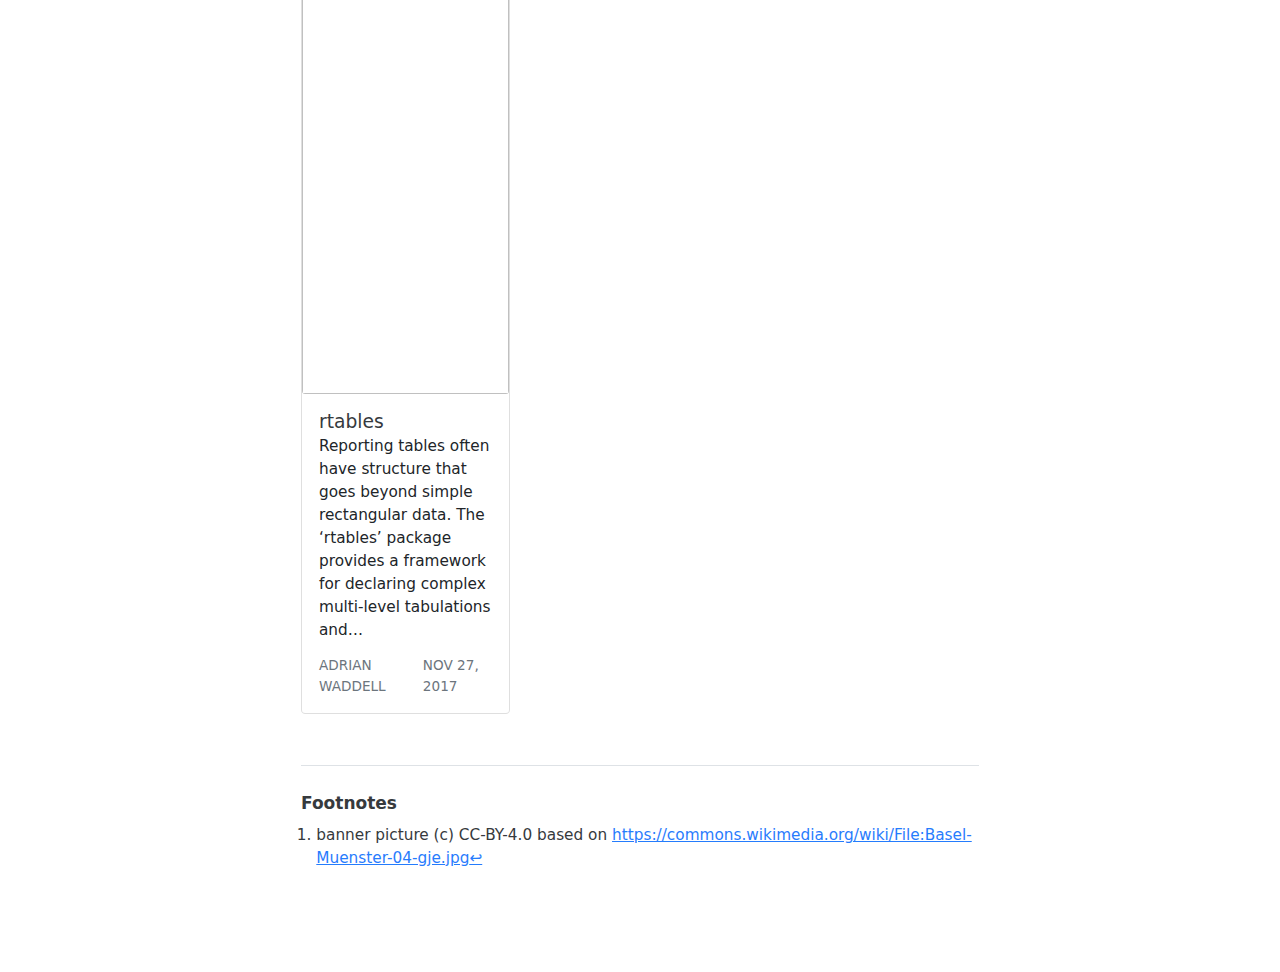
==== commit bf2be427: "Built site for gh-pages" ====
--- a/events.html
+++ b/events.html
@@ -227,16 +227,18 @@
 
 <div class="quarto-listing quarto-listing-container-grid" id="listing-listing">
 <div class="list grid quarto-listing-cols-3">
-<div class="g-col-1" data-index="0" data-listing-date-sort="1701817200000" data-listing-file-modified-sort="1701269305224" data-listing-date-modified-sort="NaN" data-listing-reading-time-sort="4">
+<div class="g-col-1" data-index="0" data-listing-date-sort="1701817200000" data-listing-file-modified-sort="1701339023558" data-listing-date-modified-sort="NaN" data-listing-reading-time-sort="4">
 <a href="./posts/uvb_vitaminD.html" class="quarto-grid-link">
 <div class="quarto-grid-item card h-100 card-left">
-<div class="listing-item-img-placeholder card-img-top" style="height: 450px;">&nbsp;</div>
+<p class="card-img-top">
+<img src="./posts/uvb_vitD.jpeg" class="thumbnail-image card-img" style="height: 450px;">
+</p>
 <div class="card-body post-contents">
 <h5 class="no-anchor card-title listing-title">
 UVB radiation and vitamin D balance
 </h5>
 <div class="card-text listing-description">
-
+Redoing the analysis of a London based study of UVB application in winter on 75 subjects.
 </div>
 <div class="card-attribution card-text-small justify">
 <div class="listing-author">
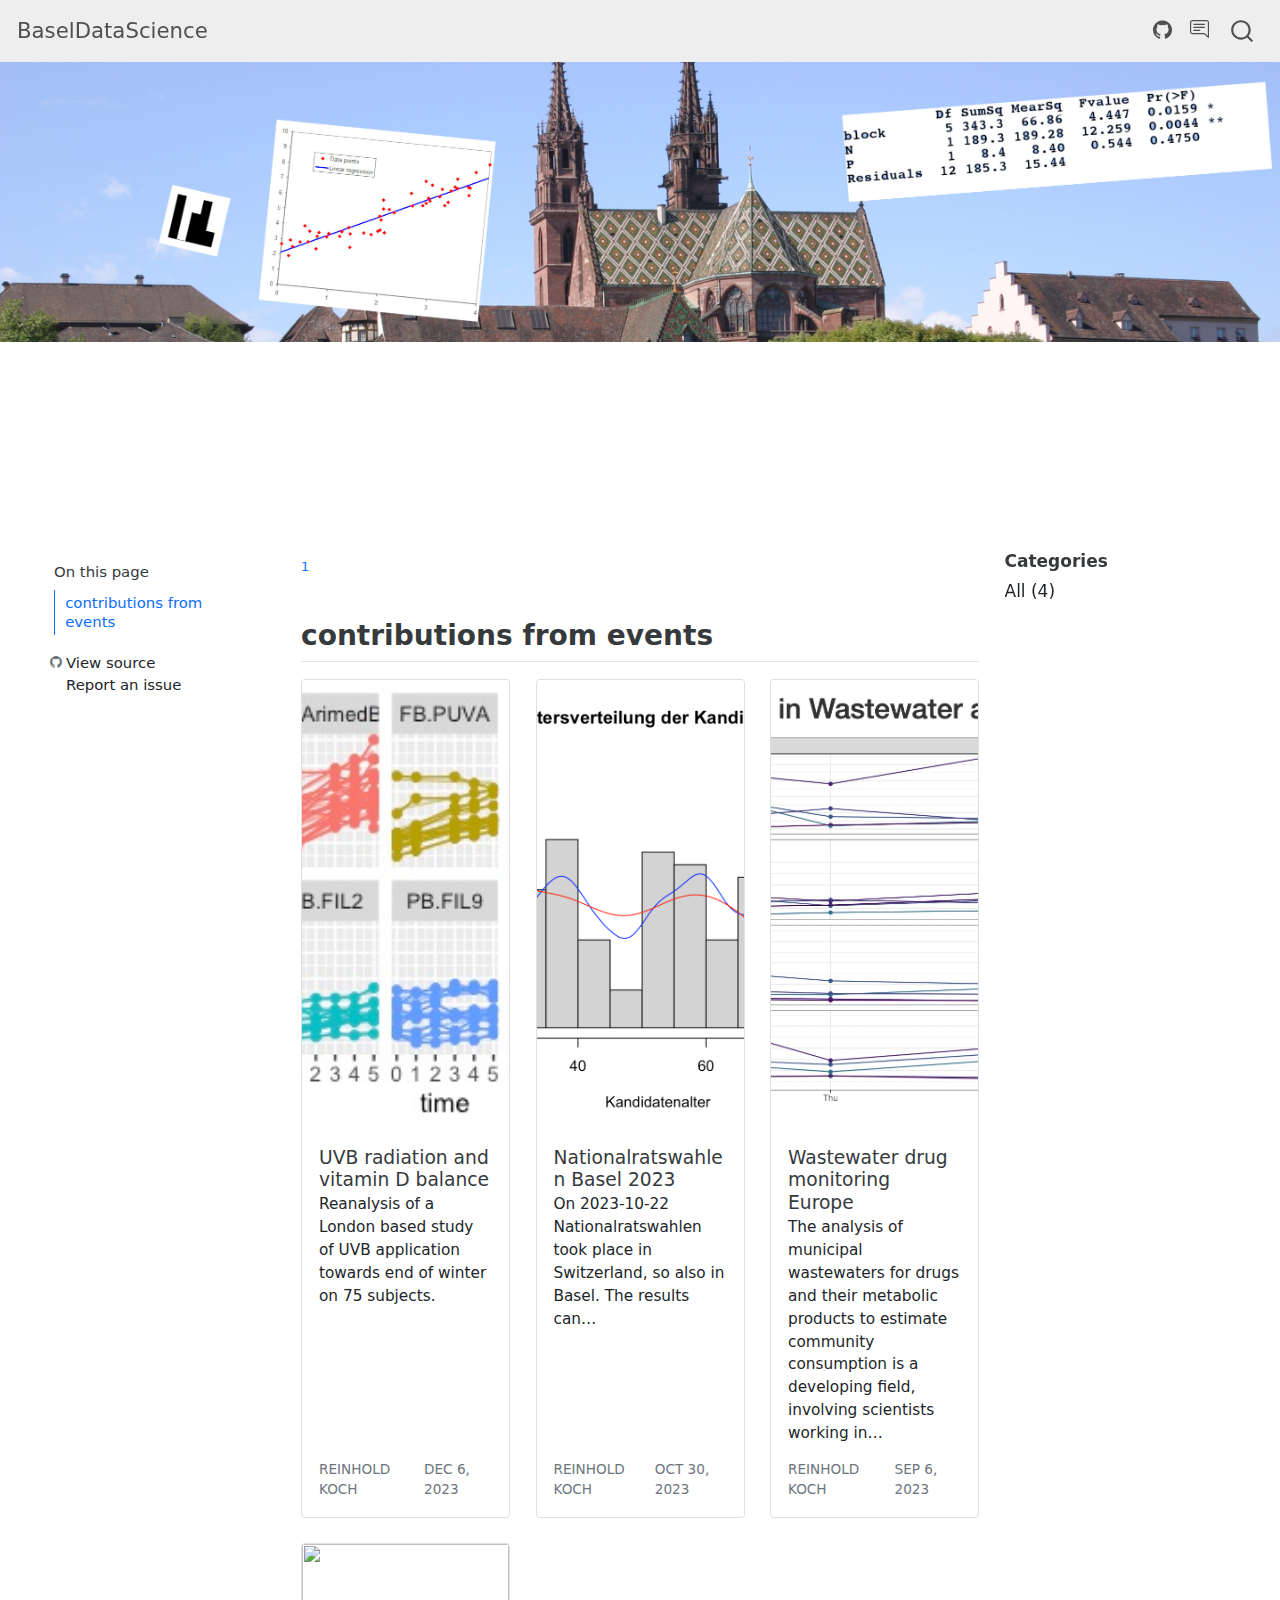
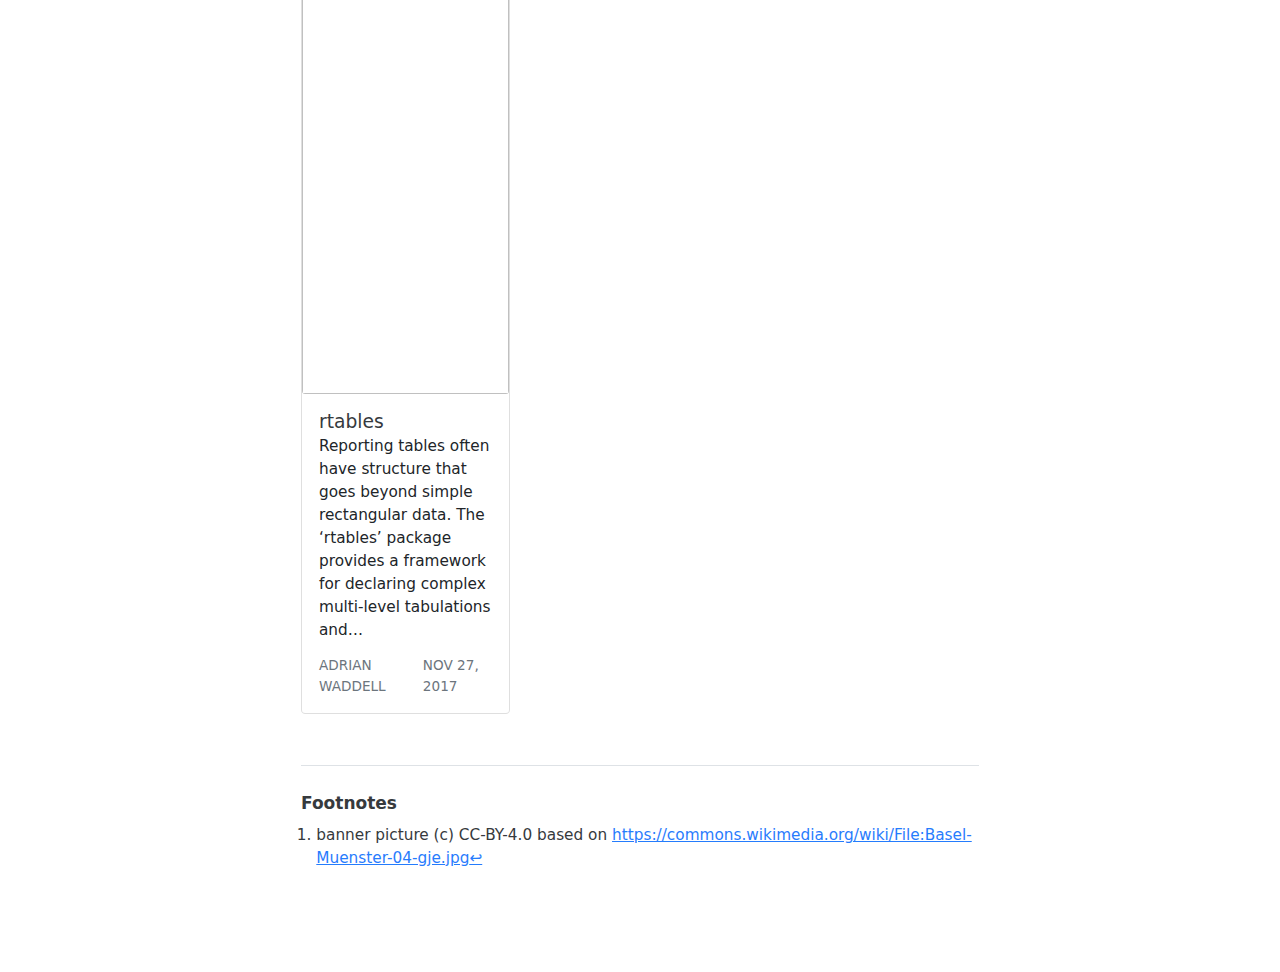
==== commit 3f0b943a: "Built site for gh-pages" ====
--- a/events.html
+++ b/events.html
@@ -227,7 +227,7 @@
 
 <div class="quarto-listing quarto-listing-container-grid" id="listing-listing">
 <div class="list grid quarto-listing-cols-3">
-<div class="g-col-1" data-index="0" data-listing-date-sort="1701817200000" data-listing-file-modified-sort="1701339023558" data-listing-date-modified-sort="NaN" data-listing-reading-time-sort="4">
+<div class="g-col-1" data-index="0" data-listing-date-sort="1701817200000" data-listing-file-modified-sort="1701712089027" data-listing-date-modified-sort="NaN" data-listing-reading-time-sort="5">
 <a href="./posts/uvb_vitaminD.html" class="quarto-grid-link">
 <div class="quarto-grid-item card h-100 card-left">
 <p class="card-img-top">
@@ -238,7 +238,7 @@
 UVB radiation and vitamin D balance
 </h5>
 <div class="card-text listing-description">
-Redoing the analysis of a London based study of UVB application in winter on 75 subjects.
+Reanalysis of a London based study of UVB application towards end of winter on 75 subjects.
 </div>
 <div class="card-attribution card-text-small justify">
 <div class="listing-author">
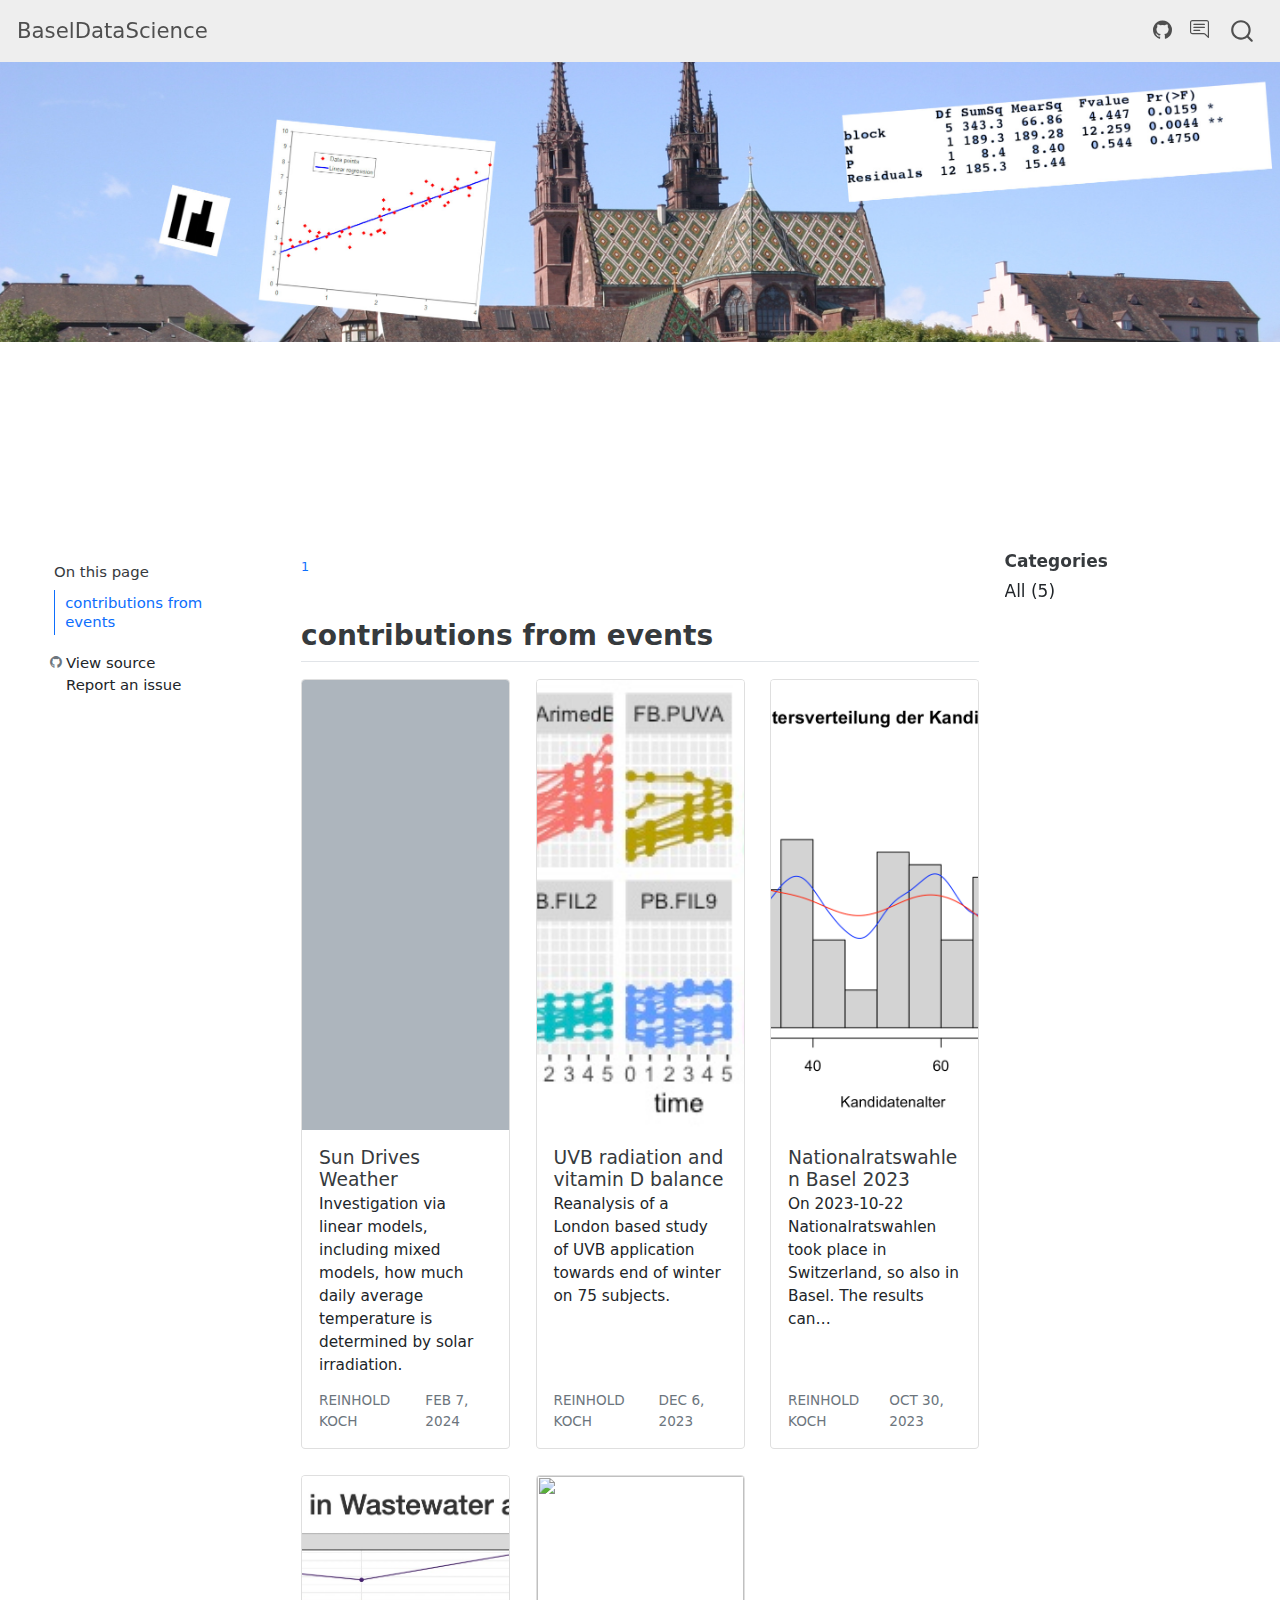
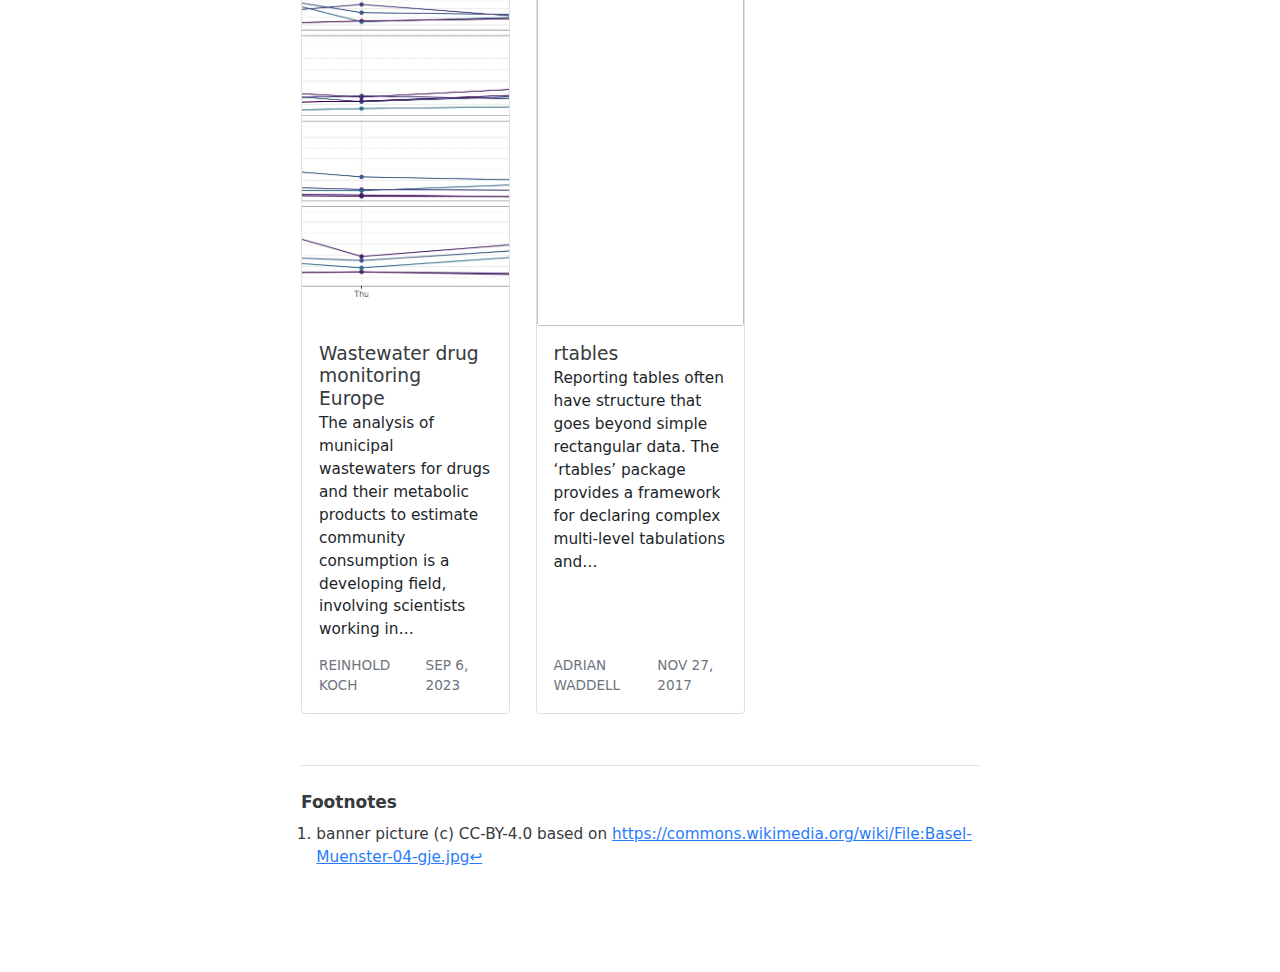
==== commit e30c4f12: "Built site for gh-pages" ====
--- a/events.html
+++ b/events.html
@@ -2,7 +2,7 @@
 <html xmlns="http://www.w3.org/1999/xhtml" lang="en" xml:lang="en"><head>
 
 <meta charset="utf-8">
-<meta name="generator" content="quarto-1.3.433">
+<meta name="generator" content="quarto-1.3.450">
 
 <meta name="viewport" content="width=device-width, initial-scale=1.0, user-scalable=yes">
 
@@ -207,7 +207,7 @@
 <div id="quarto-sidebar-glass" data-bs-toggle="collapse" data-bs-target="#quarto-sidebar,#quarto-sidebar-glass"></div>
 <!-- margin-sidebar -->
     <div id="quarto-margin-sidebar" class="sidebar margin-sidebar">
-    <h5 class="quarto-listing-category-title">Categories</h5><div class="quarto-listing-category category-default"><div class="category" data-category="">All <span class="quarto-category-count">(4)</span></div></div></div>
+    <h5 class="quarto-listing-category-title">Categories</h5><div class="quarto-listing-category category-default"><div class="category" data-category="">All <span class="quarto-category-count">(5)</span></div></div></div>
 <!-- main -->
 <main class="content quarto-banner-title-block column-body" id="quarto-document-content">
 
@@ -227,7 +227,30 @@
 
 <div class="quarto-listing quarto-listing-container-grid" id="listing-listing">
 <div class="list grid quarto-listing-cols-3">
-<div class="g-col-1" data-index="0" data-listing-date-sort="1701817200000" data-listing-file-modified-sort="1701712089027" data-listing-date-modified-sort="NaN" data-listing-reading-time-sort="5">
+<div class="g-col-1" data-index="0" data-listing-date-sort="1707260400000" data-listing-file-modified-sort="1707323225129" data-listing-date-modified-sort="NaN" data-listing-reading-time-sort="5">
+<a href="./posts/sun_weather.html" class="quarto-grid-link">
+<div class="quarto-grid-item card h-100 card-left">
+<div class="listing-item-img-placeholder card-img-top" style="height: 450px;">&nbsp;</div>
+<div class="card-body post-contents">
+<h5 class="no-anchor card-title listing-title">
+Sun Drives Weather
+</h5>
+<div class="card-text listing-description">
+Investigation via linear models, including mixed models, how much daily average temperature is determined by solar irradiation.
+</div>
+<div class="card-attribution card-text-small justify">
+<div class="listing-author">
+Reinhold Koch
+</div>
+<div class="listing-date">
+Feb 7, 2024
+</div>
+</div>
+</div>
+</div>
+</a>
+</div>
+<div class="g-col-1" data-index="1" data-listing-date-sort="1701817200000" data-listing-file-modified-sort="1701712089027" data-listing-date-modified-sort="NaN" data-listing-reading-time-sort="5">
 <a href="./posts/uvb_vitaminD.html" class="quarto-grid-link">
 <div class="quarto-grid-item card h-100 card-left">
 <p class="card-img-top">
@@ -252,7 +275,7 @@
 </div>
 </a>
 </div>
-<div class="g-col-1" data-index="1" data-listing-date-sort="1698620400000" data-listing-file-modified-sort="1700403194736" data-listing-date-modified-sort="NaN" data-listing-reading-time-sort="6">
+<div class="g-col-1" data-index="2" data-listing-date-sort="1698620400000" data-listing-file-modified-sort="1700403194736" data-listing-date-modified-sort="NaN" data-listing-reading-time-sort="6">
 <a href="./posts/nationalratswahlen_2023.html" class="quarto-grid-link">
 <div class="quarto-grid-item card h-100 card-left">
 <p class="card-img-top"><img src="posts/nationalratswahlen_2023_files/figure-html/age_distribution-1.png" style="height: 450px;"  class="thumbnail-image card-img"/></p>
@@ -275,7 +298,7 @@
 </div>
 </a>
 </div>
-<div class="g-col-1" data-index="2" data-listing-date-sort="1693951200000" data-listing-file-modified-sort="1700403194735" data-listing-date-modified-sort="NaN" data-listing-reading-time-sort="1">
+<div class="g-col-1" data-index="3" data-listing-date-sort="1693951200000" data-listing-file-modified-sort="1700403194735" data-listing-date-modified-sort="NaN" data-listing-reading-time-sort="1">
 <a href="./posts/2023-09-06_wastewater.html" class="quarto-grid-link">
 <div class="quarto-grid-item card h-100 card-left">
 <p class="card-img-top">
@@ -300,7 +323,7 @@
 </div>
 </a>
 </div>
-<div class="g-col-1" data-index="3" data-listing-date-sort="1511737200000" data-listing-file-modified-sort="1700403194749" data-listing-date-modified-sort="NaN" data-listing-reading-time-sort="1">
+<div class="g-col-1" data-index="4" data-listing-date-sort="1511737200000" data-listing-file-modified-sort="1700403194749" data-listing-date-modified-sort="NaN" data-listing-reading-time-sort="1">
 <a href="./posts/rtables.html" class="quarto-grid-link">
 <div class="quarto-grid-item card h-100 card-left">
 <p class="card-img-top">
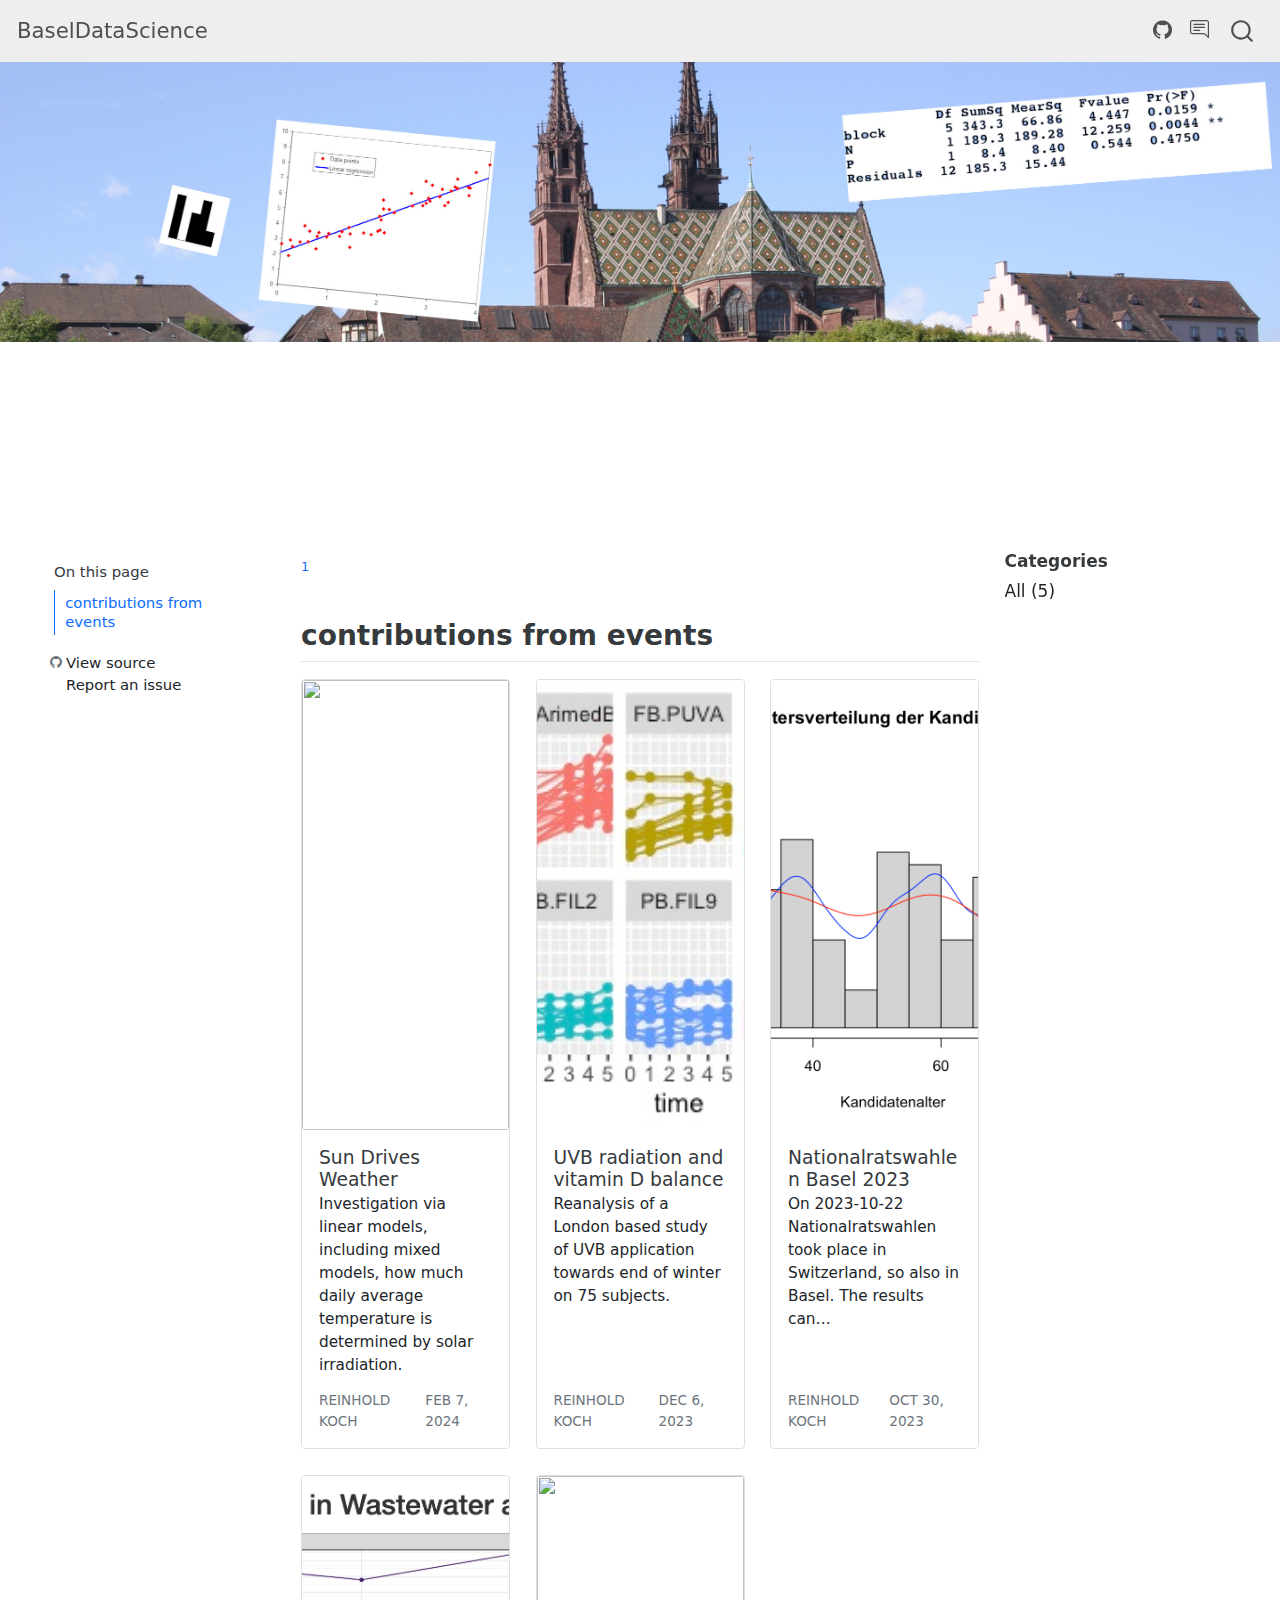
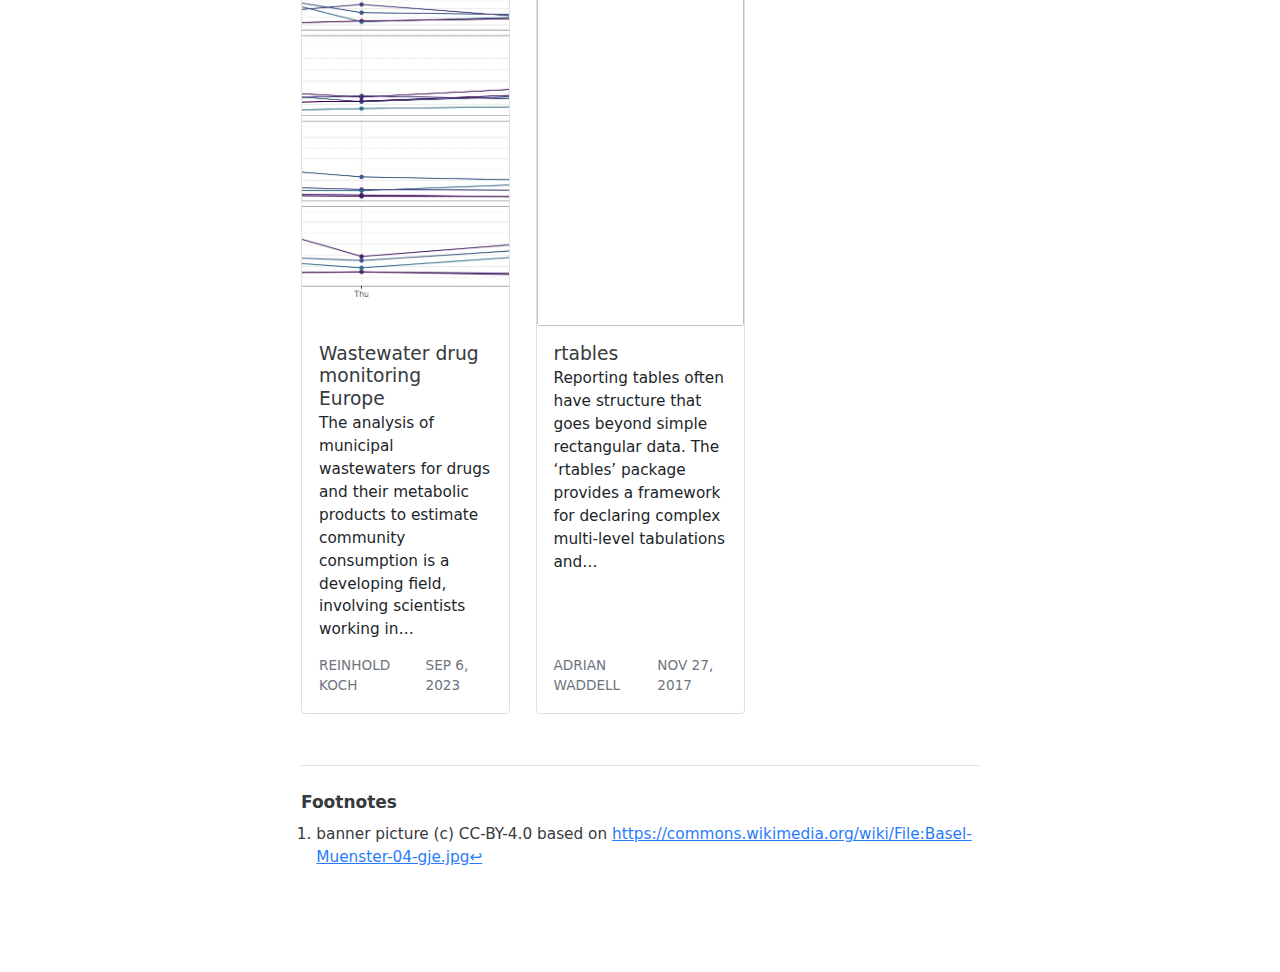
==== commit 257a32c3: "Built site for gh-pages" ====
--- a/events.html
+++ b/events.html
@@ -227,10 +227,12 @@
 
 <div class="quarto-listing quarto-listing-container-grid" id="listing-listing">
 <div class="list grid quarto-listing-cols-3">
-<div class="g-col-1" data-index="0" data-listing-date-sort="1707260400000" data-listing-file-modified-sort="1707323225129" data-listing-date-modified-sort="NaN" data-listing-reading-time-sort="5">
+<div class="g-col-1" data-index="0" data-listing-date-sort="1707260400000" data-listing-file-modified-sort="1707396423618" data-listing-date-modified-sort="NaN" data-listing-reading-time-sort="5">
 <a href="./posts/sun_weather.html" class="quarto-grid-link">
 <div class="quarto-grid-item card h-100 card-left">
-<div class="listing-item-img-placeholder card-img-top" style="height: 450px;">&nbsp;</div>
+<p class="card-img-top">
+<img src="./posts/sun_weather.png" class="thumbnail-image card-img" style="height: 450px;">
+</p>
 <div class="card-body post-contents">
 <h5 class="no-anchor card-title listing-title">
 Sun Drives Weather
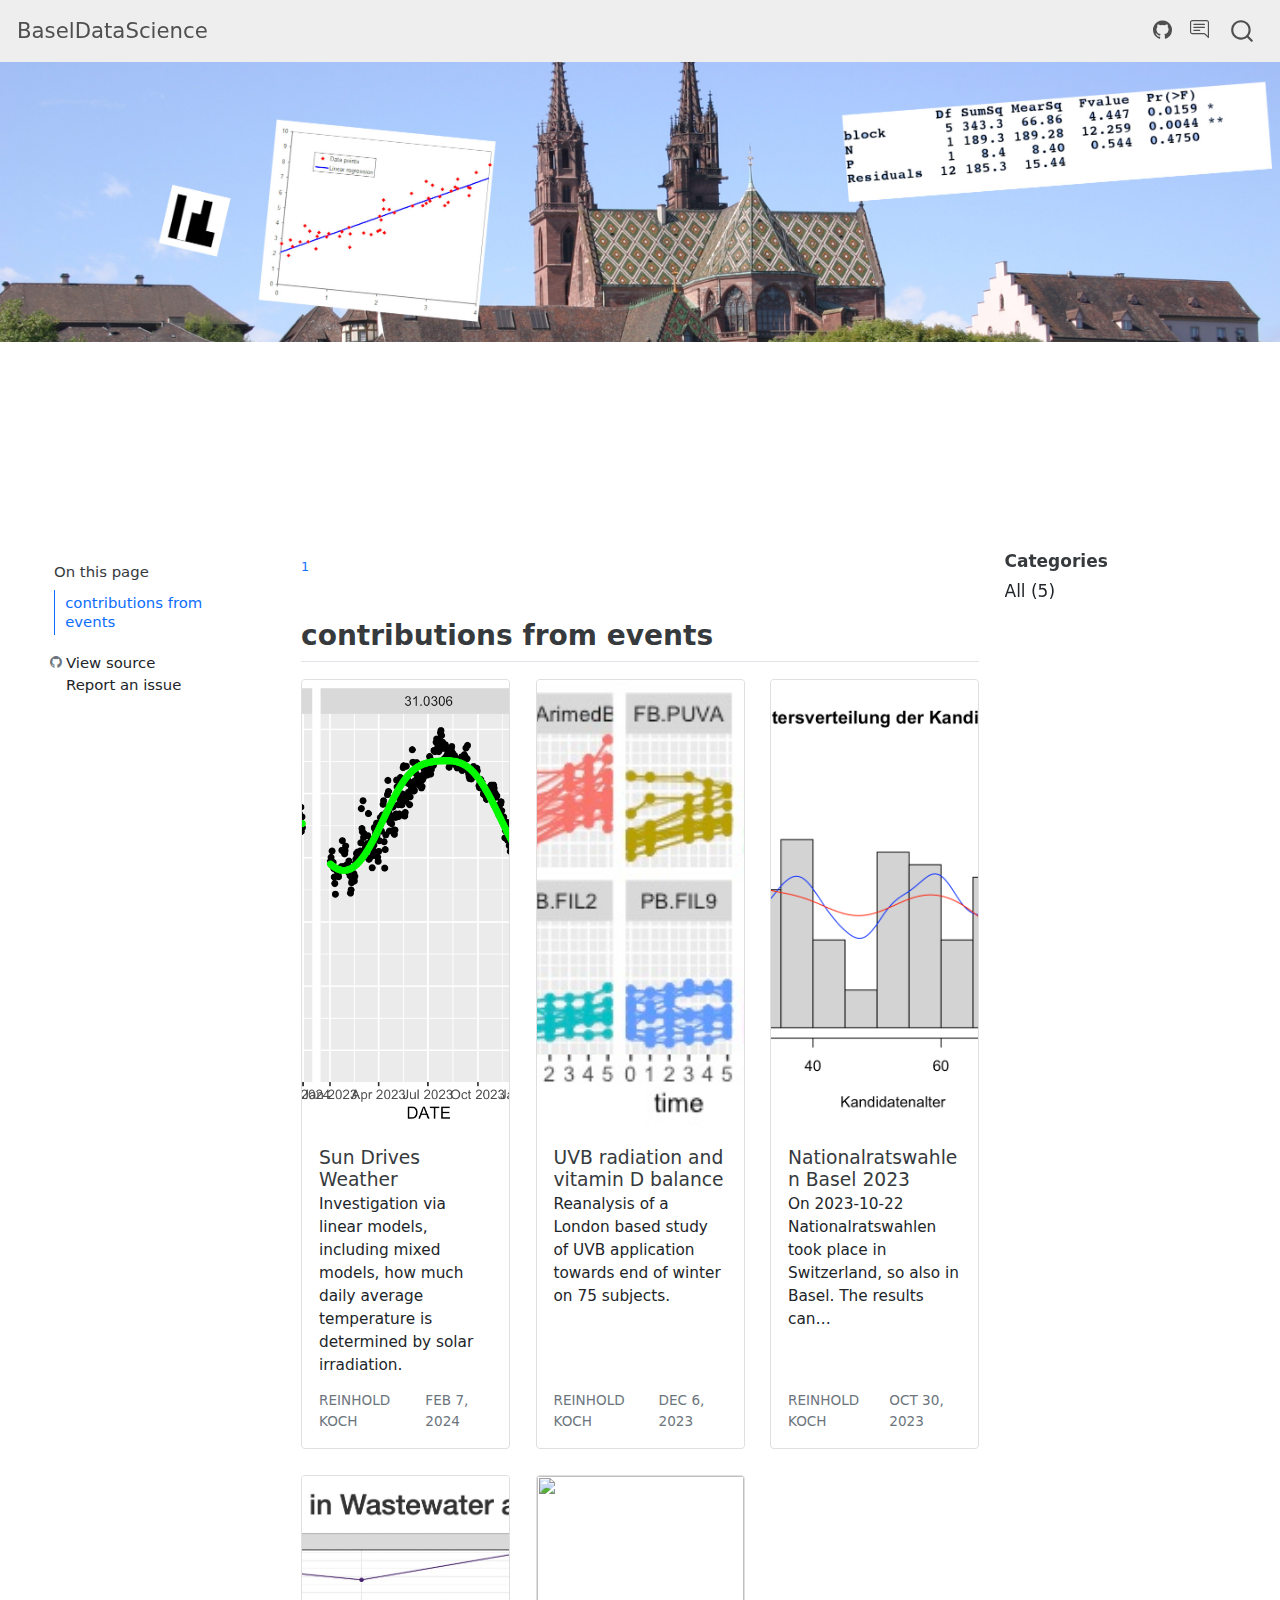
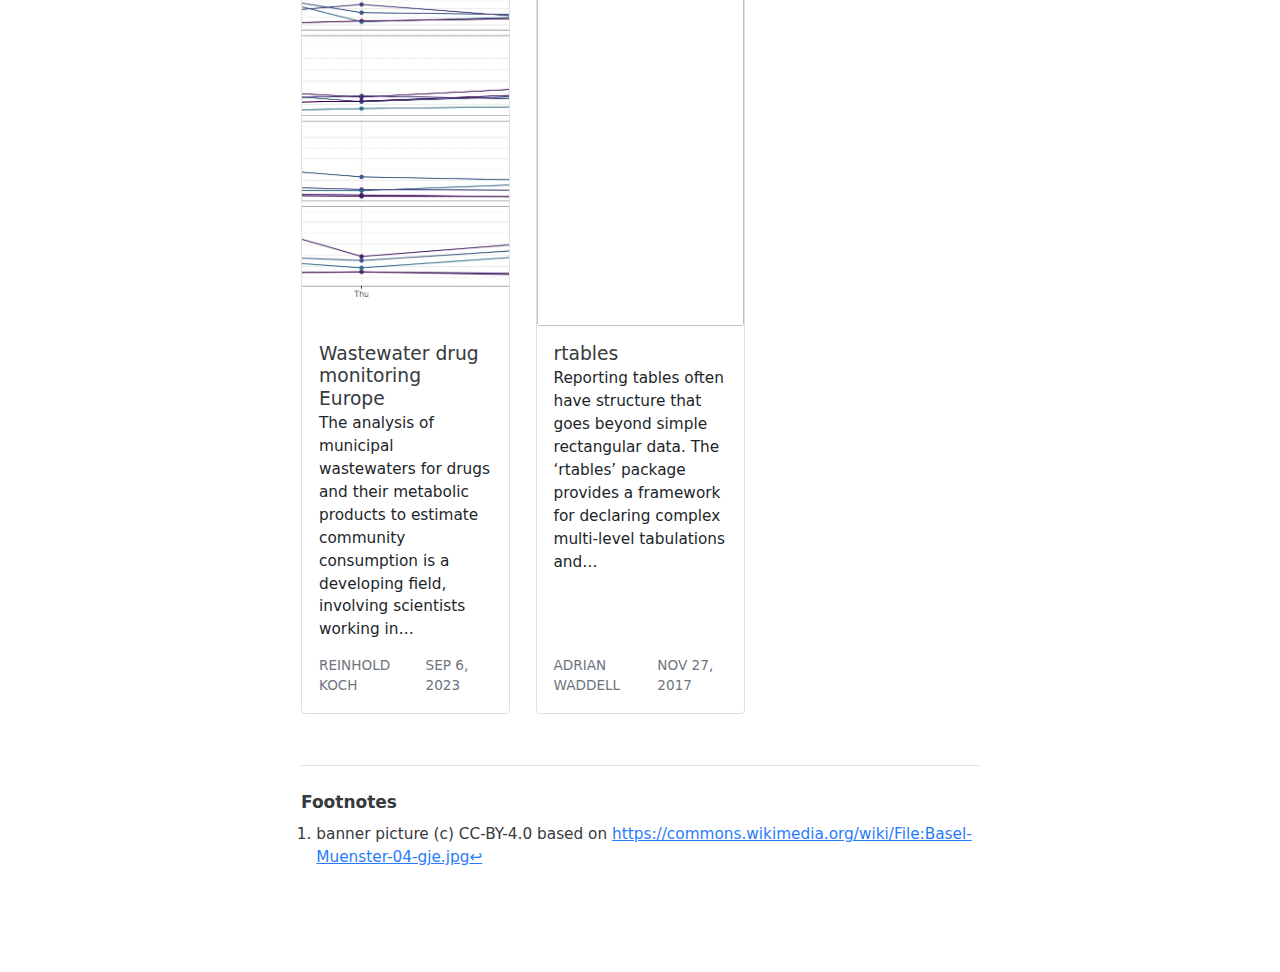
==== commit b0e8d120: "Built site for gh-pages" ====
--- a/events.html
+++ b/events.html
@@ -227,7 +227,7 @@
 
 <div class="quarto-listing quarto-listing-container-grid" id="listing-listing">
 <div class="list grid quarto-listing-cols-3">
-<div class="g-col-1" data-index="0" data-listing-date-sort="1707260400000" data-listing-file-modified-sort="1707396423618" data-listing-date-modified-sort="NaN" data-listing-reading-time-sort="5">
+<div class="g-col-1" data-index="0" data-listing-date-sort="1707260400000" data-listing-file-modified-sort="1707407006195" data-listing-date-modified-sort="NaN" data-listing-reading-time-sort="5">
 <a href="./posts/sun_weather.html" class="quarto-grid-link">
 <div class="quarto-grid-item card h-100 card-left">
 <p class="card-img-top">
